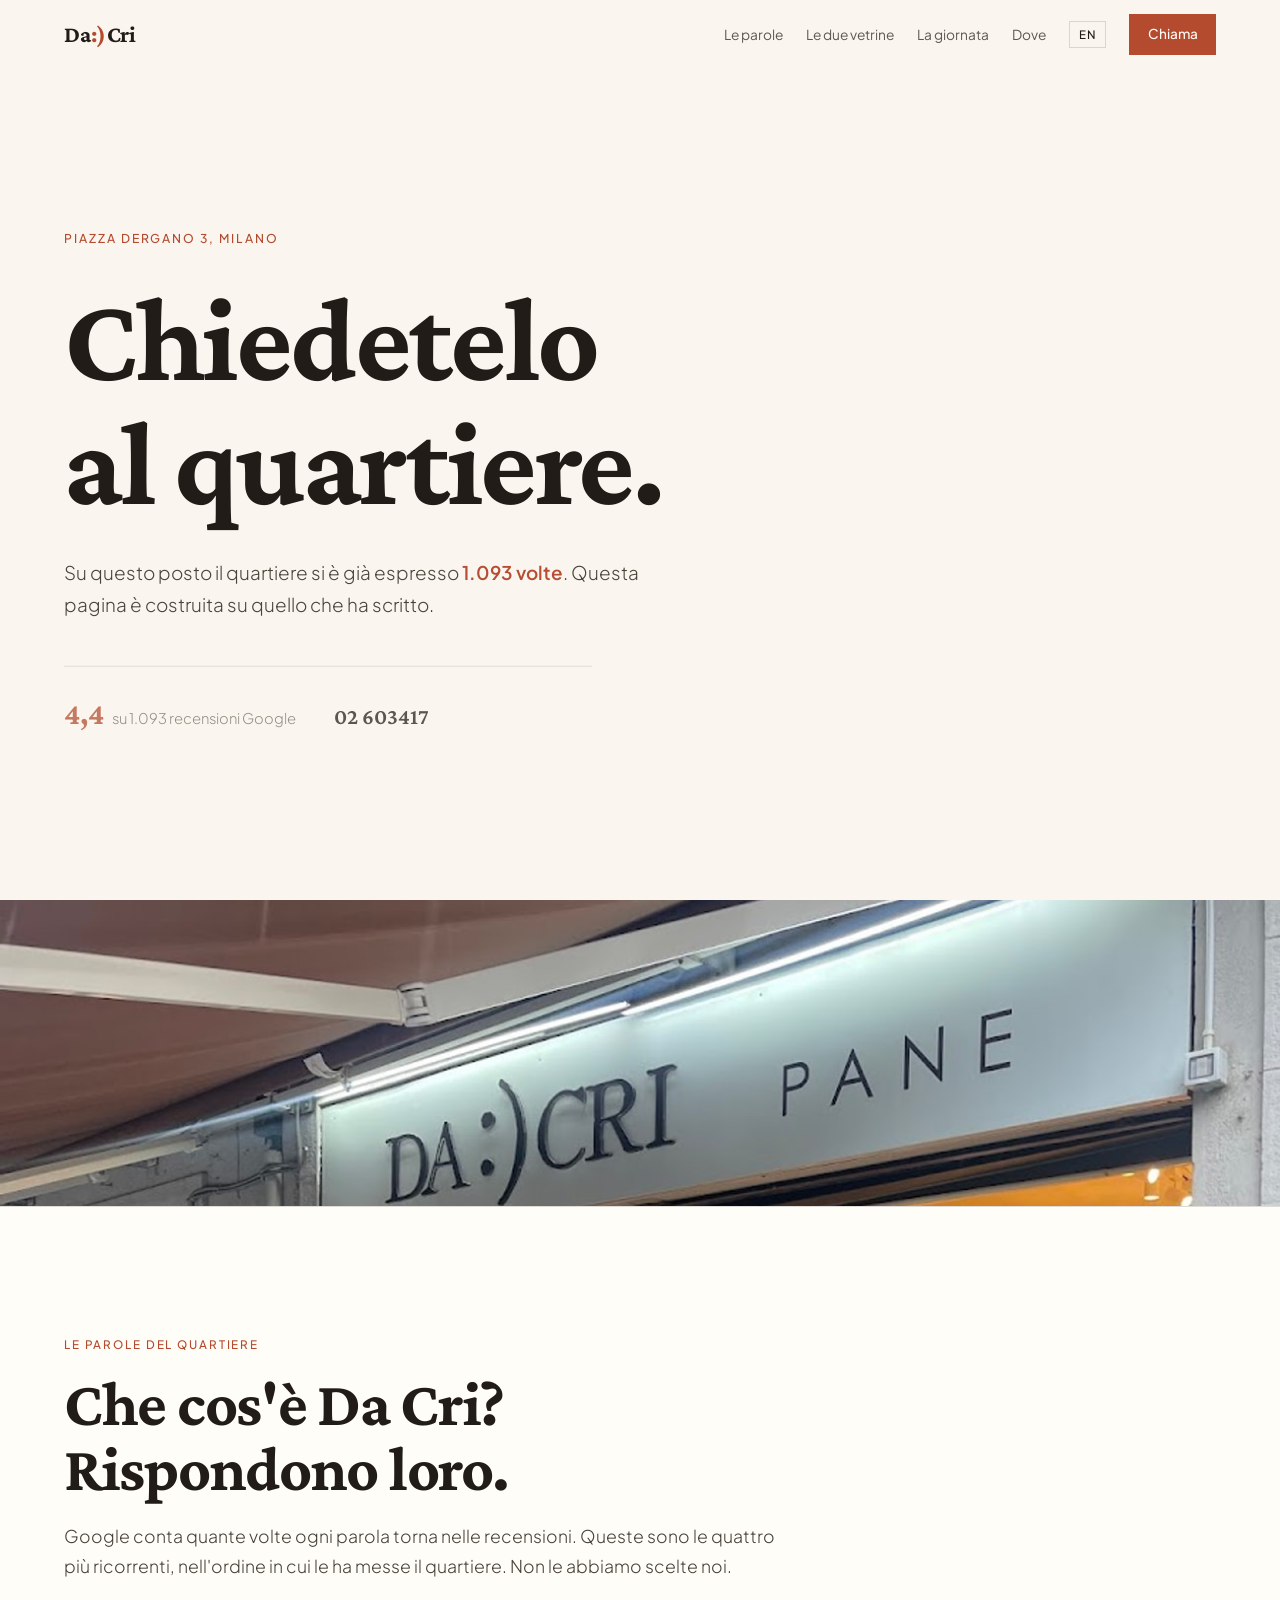
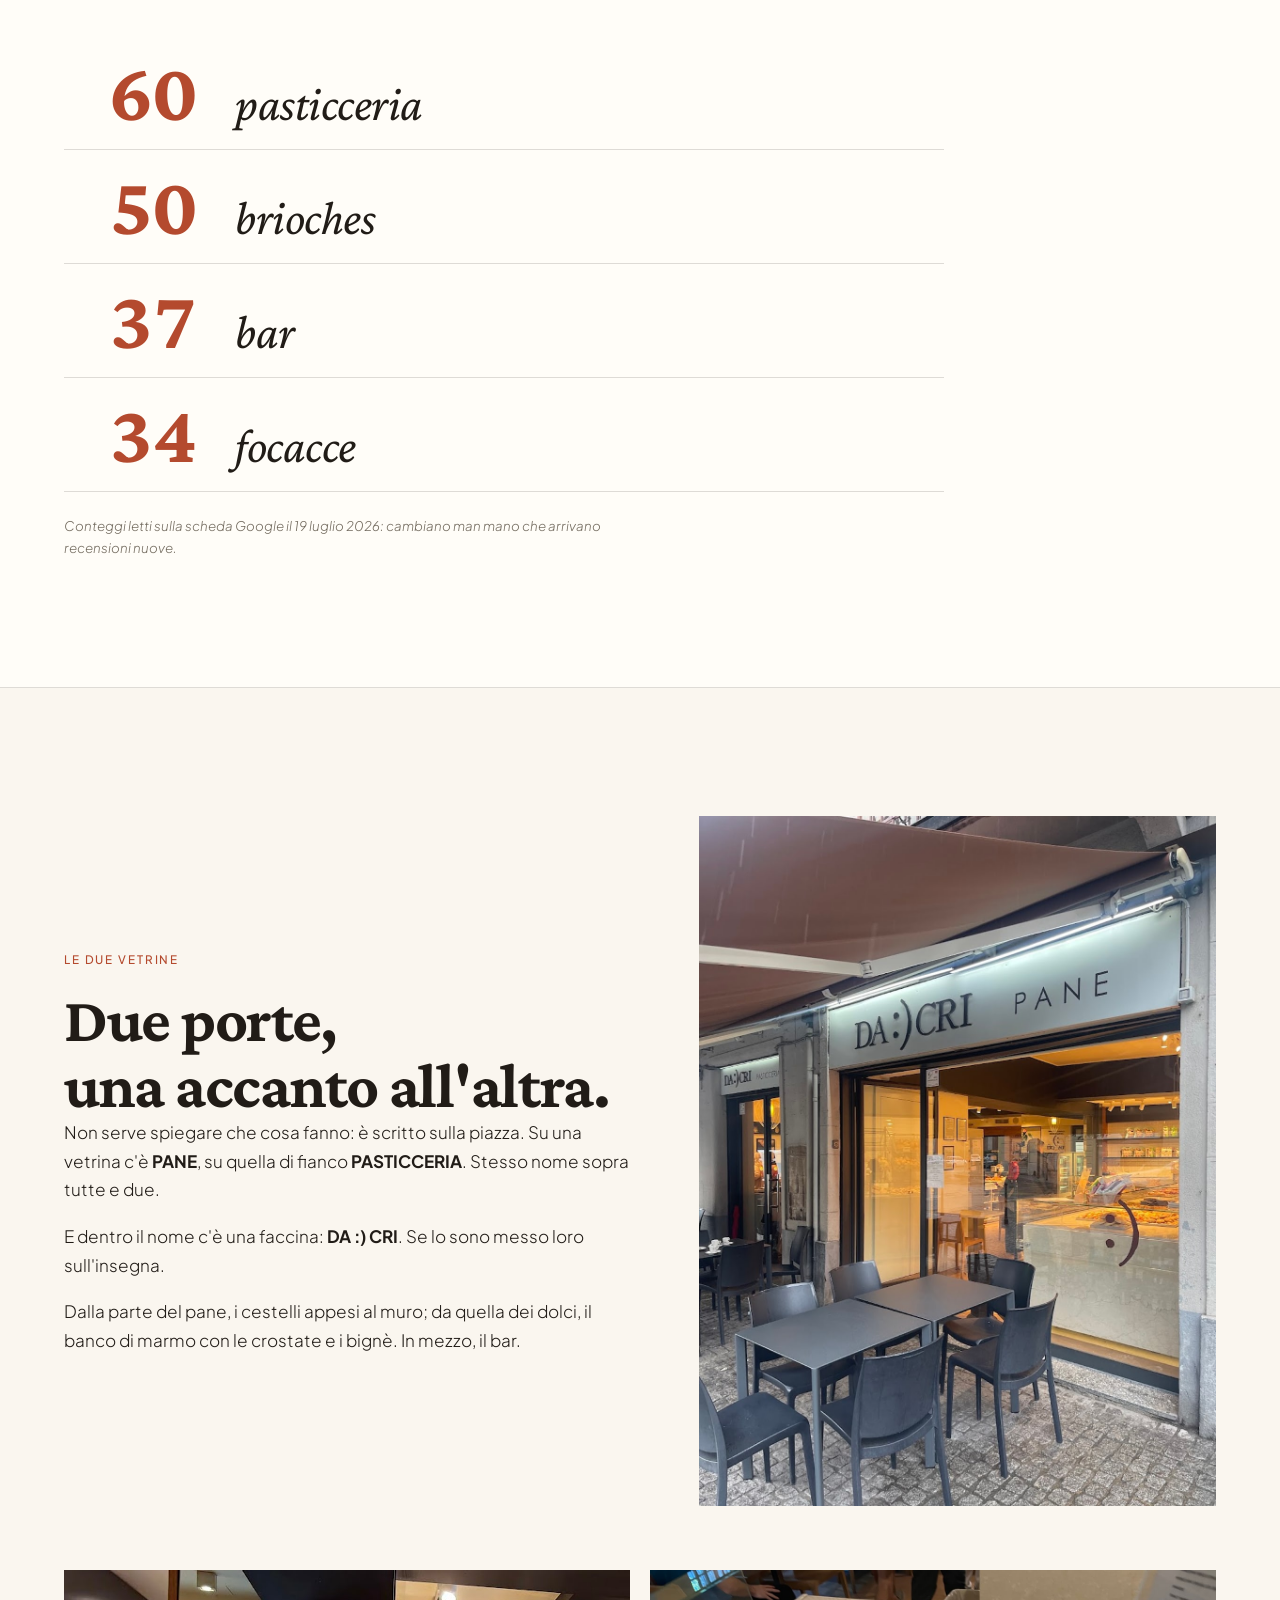
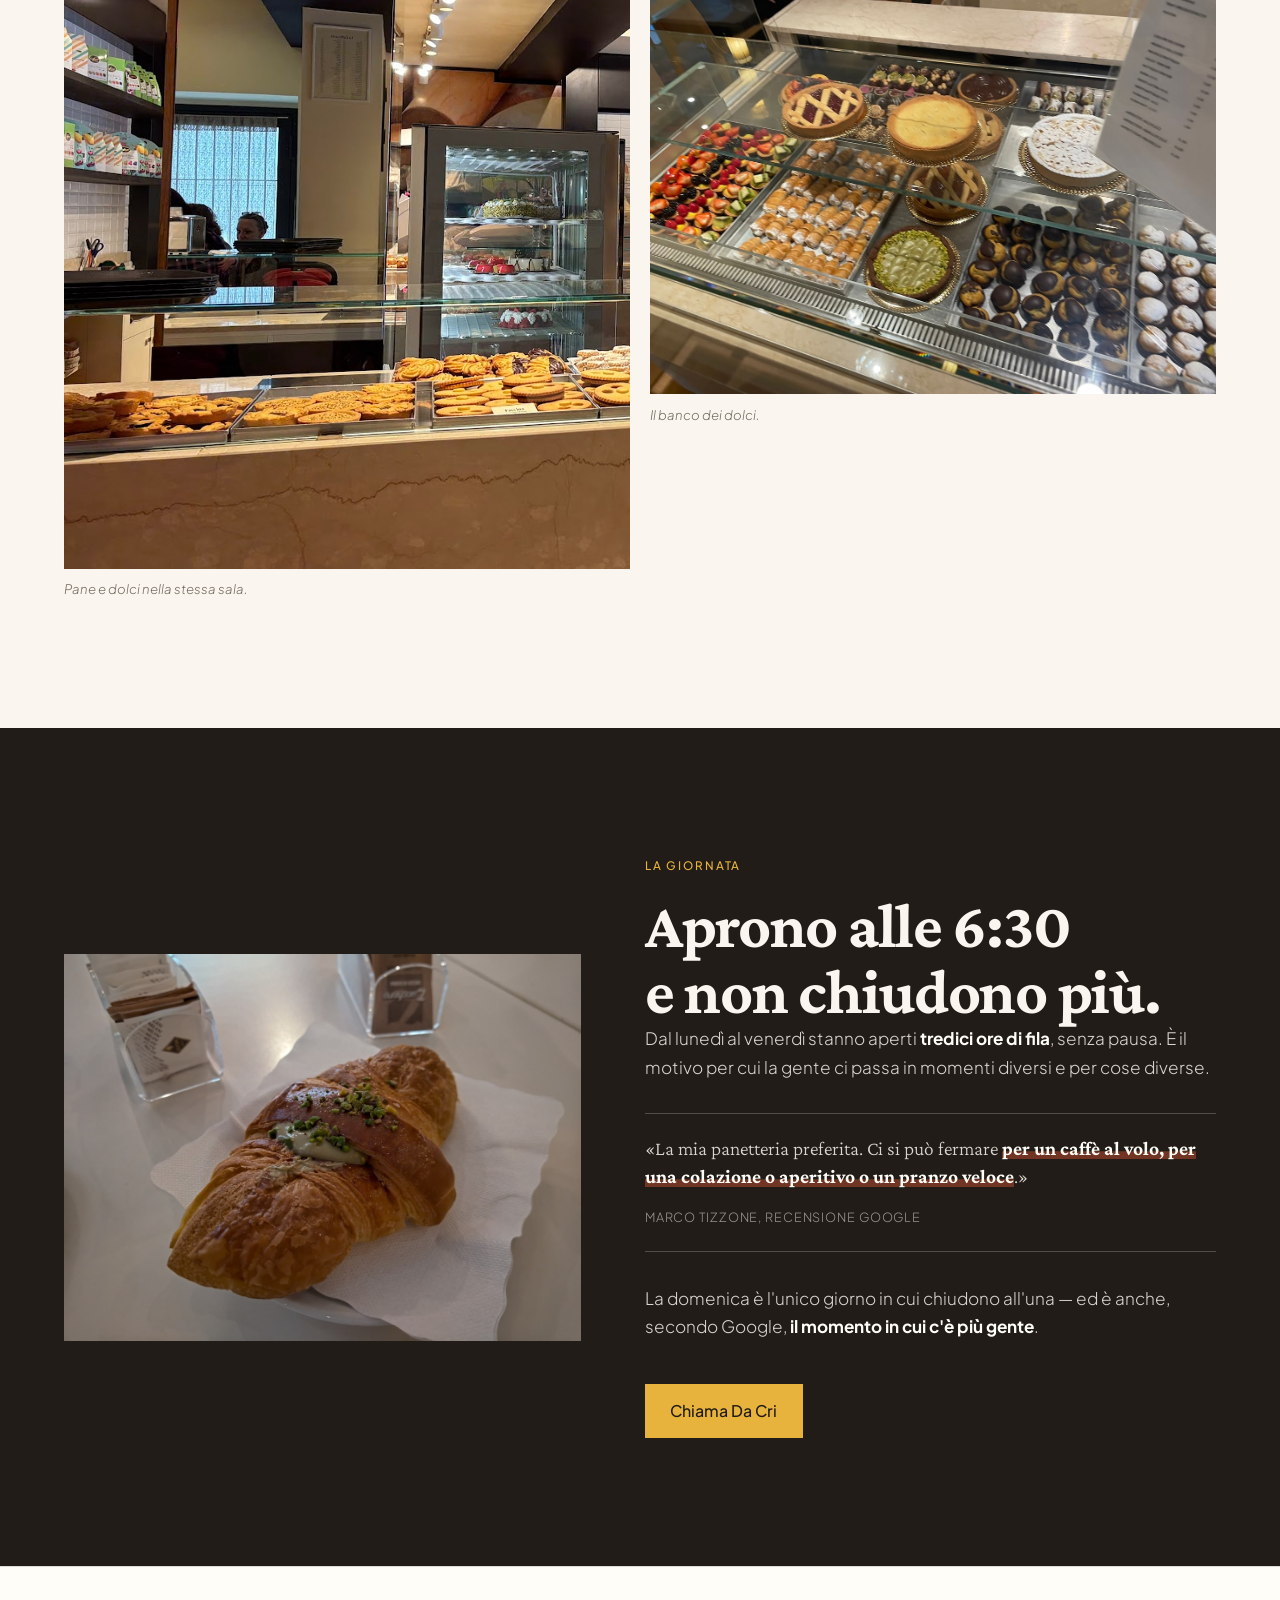
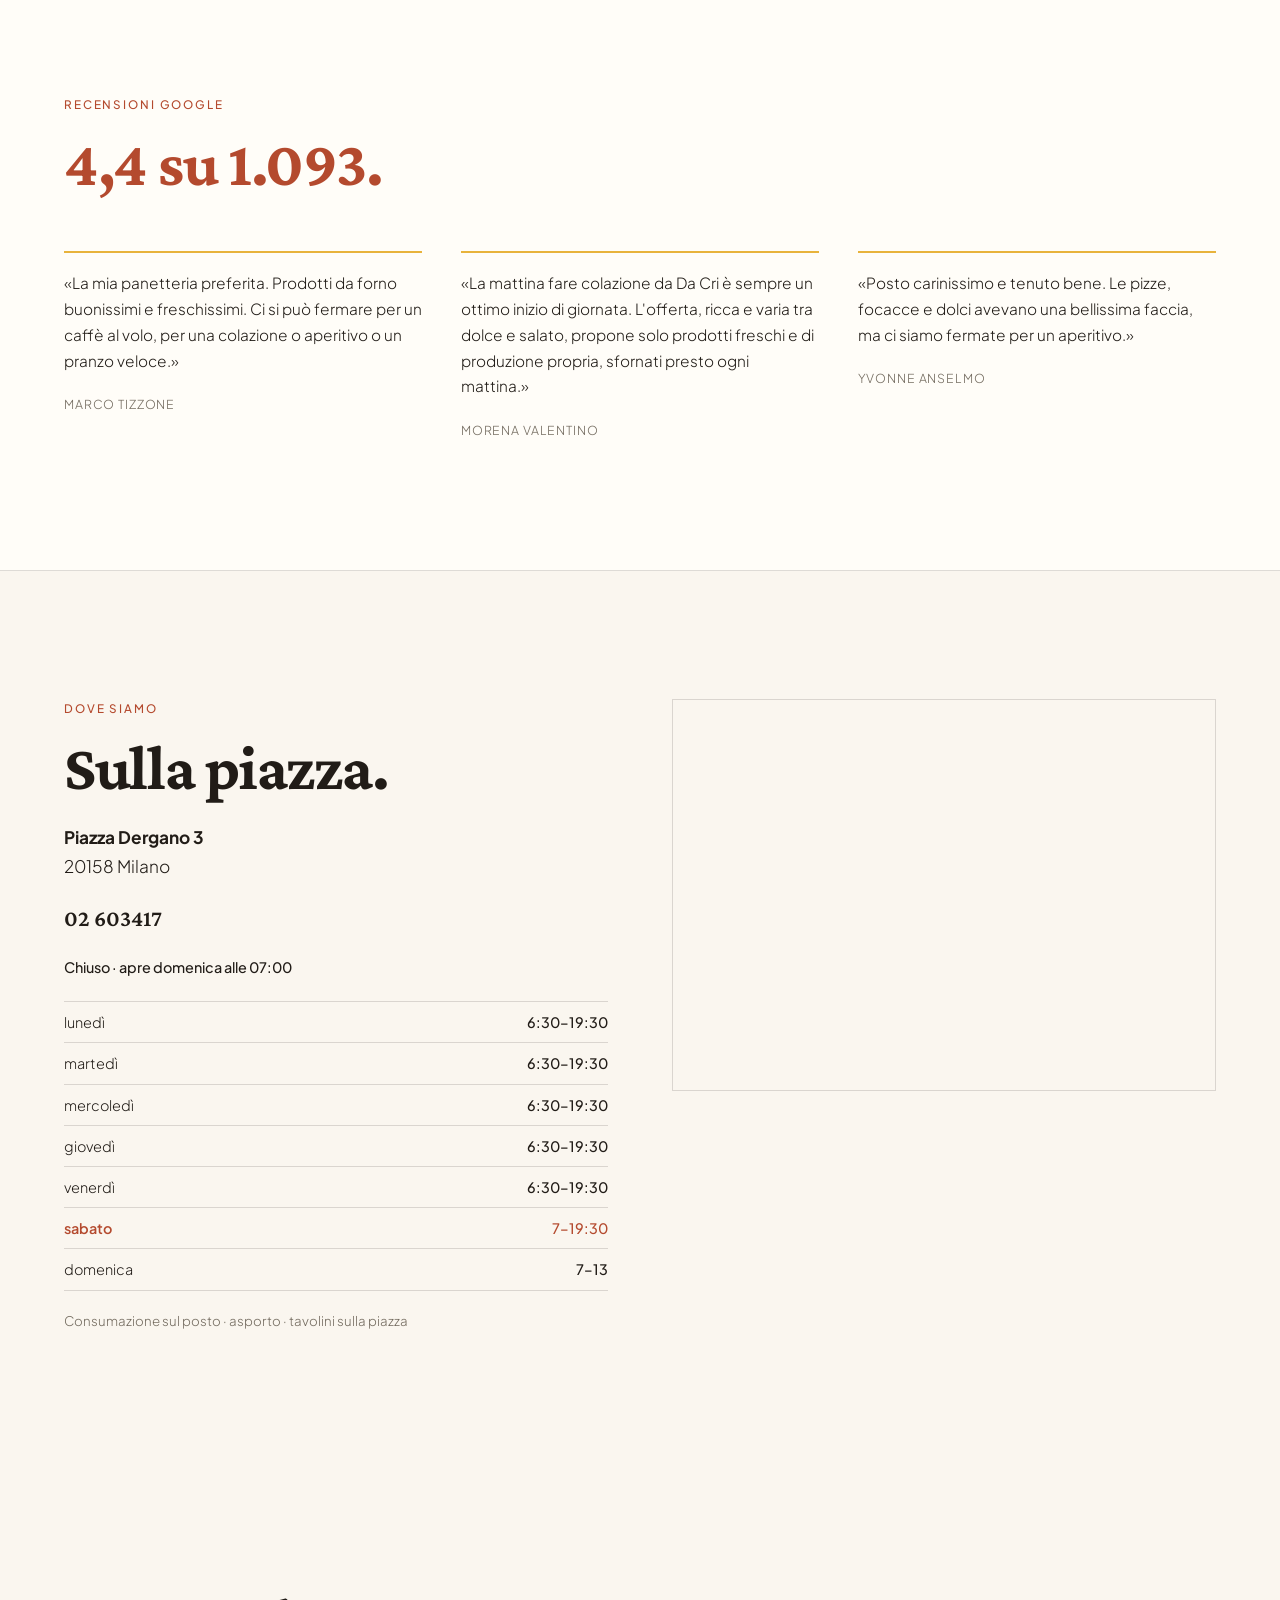
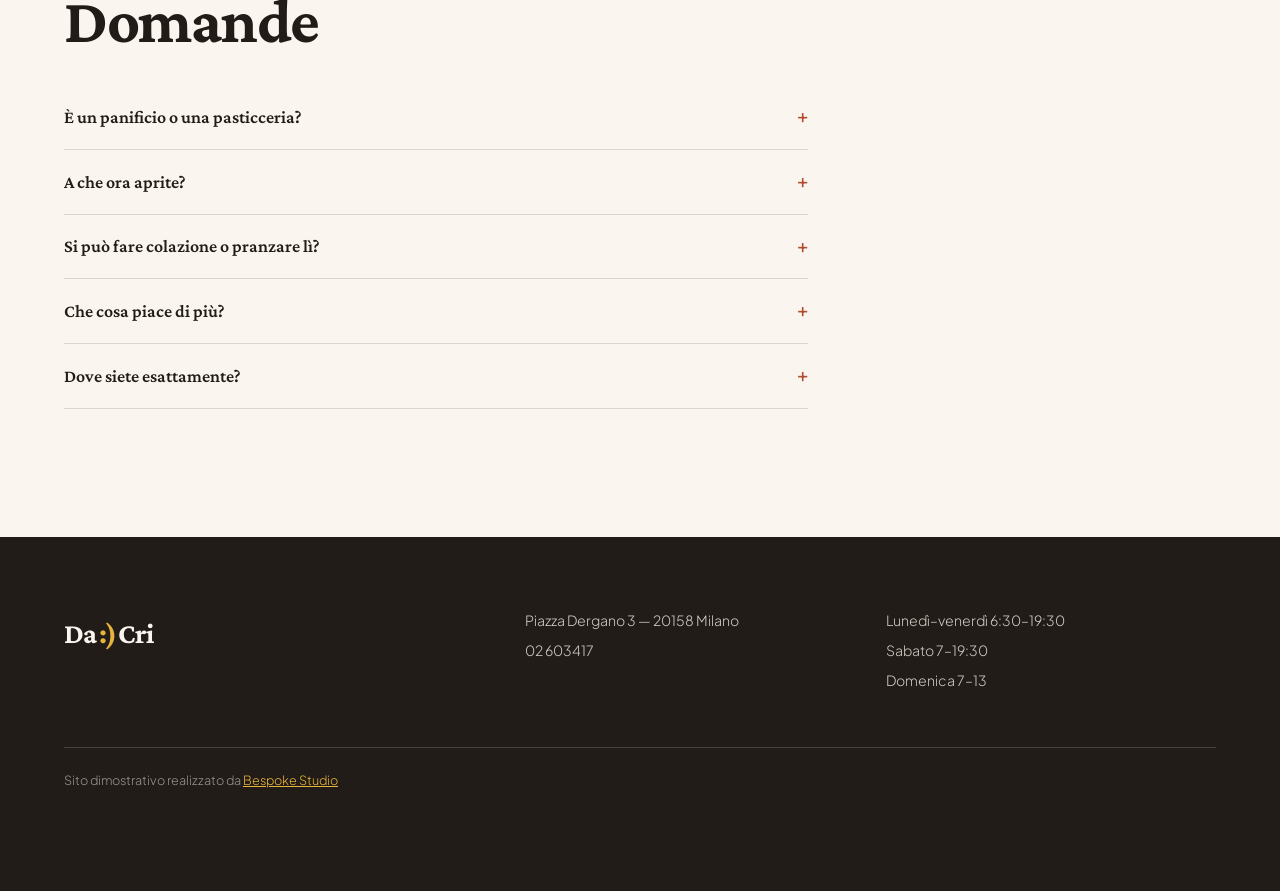
==== index.html @ 558b569e "Da Cri — sito vetrina Concept: «Chiedetelo al quartiere.» — 1.093 recensioni, e il gesto-firma sono " ====
<!doctype html>
<html lang="it">
<head>
<meta charset="utf-8">
<meta name="viewport" content="width=device-width, initial-scale=1">
<title>Da Cri — Pane e pasticceria in Piazza Dergano, Milano</title>
<meta name="description" content="Panificio, pasticceria e bar in Piazza Dergano 3, Milano: due vetrine accanto, aperti dalle 6:30 alle 19:30. 4,4 su 1.093 recensioni Google.">
<link rel="canonical" href="https://rotenzark.github.io/da-cri/">
<meta property="og:type" content="website">
<meta property="og:title" content="Da Cri — Pane e pasticceria in Piazza Dergano, Milano">
<meta property="og:description" content="Chiedetelo al quartiere: 1.093 recensioni. Piazza Dergano 3, Milano.">
<meta property="og:url" content="https://rotenzark.github.io/da-cri/">
<meta property="og:image" content="https://rotenzark.github.io/da-cri/img/og.jpg">
<meta property="og:locale" content="it_IT">
<meta name="twitter:card" content="summary_large_image">
<meta name="twitter:title" content="Da Cri — Pane e pasticceria in Piazza Dergano, Milano">
<meta name="twitter:description" content="Chiedetelo al quartiere: 1.093 recensioni.">
<meta name="twitter:image" content="https://rotenzark.github.io/da-cri/img/og.jpg">
<meta name="theme-color" content="#B44A2E">
<link rel="icon" href="img/favicon.svg" type="image/svg+xml">
<link rel="icon" href="img/favicon-32.png" sizes="32x32">
<link rel="apple-touch-icon" href="img/apple-touch-icon.png">
<link rel="preconnect" href="https://fonts.googleapis.com">
<link rel="preconnect" href="https://fonts.gstatic.com" crossorigin>
<link href="https://fonts.googleapis.com/css2?family=Crimson+Pro:ital,wght@0,400;0,600;0,700;1,400&family=Plus+Jakarta+Sans:wght@300;400;500;600&display=swap" rel="stylesheet">
<link rel="stylesheet" href="css/styles.css?v=1">
<script src="https://cdn.jsdelivr.net/npm/gsap@3.12.5/dist/gsap.min.js" defer></script>
<script src="https://cdn.jsdelivr.net/npm/gsap@3.12.5/dist/ScrollTrigger.min.js" defer></script>
<script src="js/main.js?v=1" defer></script>
<script type="application/ld+json">
{
  "@context": "https://schema.org",
  "@type": "Bakery",
  "name": "Da Cri",
  "description": "Panificio, pasticceria e bar in Piazza Dergano, Milano: due vetrine accanto, aperti dalle 6:30.",
  "url": "https://rotenzark.github.io/da-cri/",
  "telephone": "+3902603417",
  "image": "https://rotenzark.github.io/da-cri/img/insegna.jpg",
  "priceRange": "€",
  "address": {
    "@type": "PostalAddress",
    "streetAddress": "Piazza Dergano 3",
    "addressLocality": "Milano",
    "postalCode": "20158",
    "addressCountry": "IT"
  },
  "geo": { "@type": "GeoCoordinates", "latitude": 45.5028972, "longitude": 9.1764439 },
  "aggregateRating": { "@type": "AggregateRating", "ratingValue": "4.4", "reviewCount": "1093" },
  "openingHoursSpecification": [
    { "@type": "OpeningHoursSpecification", "dayOfWeek": ["Monday","Tuesday","Wednesday","Thursday","Friday"], "opens": "06:30", "closes": "19:30" },
    { "@type": "OpeningHoursSpecification", "dayOfWeek": "Saturday", "opens": "07:00", "closes": "19:30" },
    { "@type": "OpeningHoursSpecification", "dayOfWeek": "Sunday", "opens": "07:00", "closes": "13:00" }
  ]
}
</script>
<script type="application/ld+json">
{
  "@context": "https://schema.org",
  "@type": "FAQPage",
  "mainEntity": [
    {
      "@type": "Question",
      "name": "È un panificio o una pasticceria?",
      "acceptedAnswer": { "@type": "Answer", "text": "Tutte e due, e si vede dalla strada: ci sono due vetrine una accanto all'altra, una scritta PANE e una scritta PASTICCERIA. Dentro c'è anche il bar." }
    },
    {
      "@type": "Question",
      "name": "A che ora aprite?",
      "acceptedAnswer": { "@type": "Answer", "text": "Alle 6:30 dal lunedì al venerdì, e si tira dritto fino alle 19:30 senza chiudere. Sabato dalle 7 alle 19:30, domenica dalle 7 alle 13." }
    },
    {
      "@type": "Question",
      "name": "Si può fare colazione o pranzare lì?",
      "acceptedAnswer": { "@type": "Answer", "text": "Sì: c'è il servizio al banco e i tavolini sulla piazza. I clienti ci passano per la colazione, per un caffè al volo, per un pranzo veloce e per l'aperitivo." }
    },
    {
      "@type": "Question",
      "name": "Che cosa piace di più?",
      "acceptedAnswer": { "@type": "Answer", "text": "Contando le parole nelle recensioni, in ordine: pasticceria, brioche, bar e focacce. Su Google il cappuccino con la brioche alla crema e il cornetto sono segnalati come i più richiesti." }
    },
    {
      "@type": "Question",
      "name": "Dove siete?",
      "acceptedAnswer": { "@type": "Answer", "text": "In Piazza Dergano 3, affacciati sulla piazza." }
    }
  ]
}
</script>
</head>
<body>

<div id="intro" aria-hidden="true">
  <svg id="introFaccia" viewBox="0 0 120 90" aria-hidden="true">
    <circle cx="28" cy="30" r="7" fill="#FAF6EF"/>
    <circle cx="28" cy="60" r="7" fill="#FAF6EF"/>
    <path id="introArco" d="M52 12c17 9 24 41 4 63" fill="none" stroke="#FAF6EF" stroke-width="10" stroke-linecap="round"/>
  </svg>
</div>

<a class="skip" href="#hero" data-i18n="skip">Vai al contenuto</a>

<header id="header">
  <a class="brand" href="#hero" aria-label="Da Cri, torna in cima" data-i18n-aria="brand.aria">Da<span class="brand-faccia" aria-hidden="true">:)</span>Cri</a>
  <button id="burger" aria-expanded="false" aria-controls="mainNav" aria-label="Apri il menu" data-i18n-aria="burger.aria">
    <span></span><span></span><span></span>
  </button>
  <nav id="mainNav" aria-label="Principale">
    <a href="#parole" data-i18n="nav.parole">Le parole</a>
    <a href="#vetrine" data-i18n="nav.vetrine">Le due vetrine</a>
    <a href="#giornata" data-i18n="nav.giornata">La giornata</a>
    <a href="#dove" data-i18n="nav.dove">Dove</a>
    <button id="langToggle" type="button" aria-label="Switch to English" data-i18n-aria="lang.aria"><span data-i18n="lang.txt">EN</span></button>
    <a class="cta" href="tel:+3902603417" data-i18n="nav.cta">Chiama</a>
  </nav>
</header>

<main>

<!-- ══════════ HERO ══════════ -->
<section id="hero">
  <p class="hero-kicker" data-i18n="hero.kicker">Piazza Dergano 3, Milano</p>
  <h1 data-i18n="hero.h">Chiedetelo<br>al quartiere.</h1>
  <p class="hero-sub" data-i18n="hero.sub">Su questo posto il quartiere si è già espresso <strong>1.093 volte</strong>. Questa pagina è costruita su quello che ha scritto.</p>
  <div class="hero-meta">
    <p class="hero-rating"><strong>4,4</strong> <span data-i18n="hero.rating">su 1.093 recensioni Google</span></p>
    <a class="hero-call" href="tel:+3902603417">02 603417</a>
  </div>
</section>

<figure class="banda-insegna">
  <img src="img/insegna.jpg" alt="L'insegna: DA :) CRI — PANE, con una faccina sorridente al posto del punto" width="1300" height="404">
</figure>

<!-- ══════════ LE PAROLE — il gesto-firma ══════════ -->
<section id="parole">
  <div class="sec-head reveal">
    <p class="eyebrow" data-i18n="pa.eyebrow">Le parole del quartiere</p>
    <h2 data-i18n="pa.h">Che cos'è Da Cri?<br>Rispondono loro.</h2>
    <p class="sec-intro" data-i18n="pa.intro">Google conta quante volte ogni parola torna nelle recensioni. Queste sono le quattro più ricorrenti, nell'ordine in cui le ha messe il quartiere. Non le abbiamo scelte noi.</p>
  </div>

  <ol class="conteggi reveal">
    <li><span class="c-num">60</span><span class="c-parola" data-i18n="c.1">pasticceria</span></li>
    <li><span class="c-num">50</span><span class="c-parola" data-i18n="c.2">brioches</span></li>
    <li><span class="c-num">37</span><span class="c-parola" data-i18n="c.3">bar</span></li>
    <li><span class="c-num">34</span><span class="c-parola" data-i18n="c.4">focacce</span></li>
  </ol>

  <p class="conteggi-nota reveal" data-i18n="pa.nota">Conteggi letti sulla scheda Google il 19 luglio 2026: cambiano man mano che arrivano recensioni nuove.</p>
</section>

<!-- ══════════ LE DUE VETRINE ══════════ -->
<section id="vetrine">
  <div class="due-col">
    <div class="col-testo reveal">
      <p class="eyebrow" data-i18n="ve.eyebrow">Le due vetrine</p>
      <h2 data-i18n="ve.h">Due porte,<br>una accanto all'altra.</h2>
      <p data-i18n="ve.p1">Non serve spiegare che cosa fanno: è scritto sulla piazza. Su una vetrina c'è <strong>PANE</strong>, su quella di fianco <strong>PASTICCERIA</strong>. Stesso nome sopra tutte e due.</p>
      <p data-i18n="ve.p2">E dentro il nome c'è una faccina: <strong>DA :) CRI</strong>. Se lo sono messo loro sull'insegna.</p>
      <p data-i18n="ve.p3">Dalla parte del pane, i cestelli appesi al muro; da quella dei dolci, il banco di marmo con le crostate e i bignè. In mezzo, il bar.</p>
    </div>
    <figure class="col-fig reveal">
      <img src="img/facciata.jpg" alt="La facciata su Piazza Dergano: due vetrine affiancate, una PANE e una PASTICCERIA, con i tavolini fuori" width="1100" height="1467">
    </figure>
  </div>

  <div class="strip">
    <figure class="reveal">
      <button class="shot" data-full="img/banco.jpg" aria-label="Ingrandisci: la sala" data-i18n-aria="ve.a1">
        <img src="img/banco.jpg" alt="La sala: la pasticceria secca in primo piano e i cestelli del pane appesi al muro sul fondo" width="1100" height="619">
      </button>
      <figcaption data-i18n="ve.cap1">Pane e dolci nella stessa sala.</figcaption>
    </figure>
    <figure class="reveal">
      <button class="shot" data-full="img/pasticceria.jpg" aria-label="Ingrandisci: il banco dei dolci" data-i18n-aria="ve.a2">
        <img src="img/pasticceria.jpg" alt="Il banco della pasticceria con crostate, cannoncini, bignè e tartellette di frutta" width="1300" height="975">
      </button>
      <figcaption data-i18n="ve.cap2">Il banco dei dolci.</figcaption>
    </figure>
  </div>
</section>

<!-- ══════════ LA GIORNATA ══════════ -->
<section id="giornata">
  <div class="due-col due-col-alt">
    <figure class="col-fig reveal">
      <img src="img/cornetto.jpg" alt="Un cornetto farcito con crema al pistacchio, servito al tavolino" width="1200" height="900">
    </figure>
    <div class="col-testo reveal">
      <p class="eyebrow" data-i18n="gi.eyebrow">La giornata</p>
      <h2 data-i18n="gi.h">Aprono alle 6:30<br>e non chiudono più.</h2>
      <p data-i18n="gi.p1">Dal lunedì al venerdì stanno aperti <strong>tredici ore di fila</strong>, senza pausa. È il motivo per cui la gente ci passa in momenti diversi e per cose diverse.</p>
      <blockquote class="gi-cit">
        <p data-i18n="gi.cit">«La mia panetteria preferita. Ci si può fermare <strong>per un caffè al volo, per una colazione o aperitivo o un pranzo veloce</strong>.»</p>
        <cite data-i18n="gi.cit.c">Marco Tizzone, recensione Google</cite>
      </blockquote>
      <p data-i18n="gi.p2">La domenica è l'unico giorno in cui chiudono all'una — ed è anche, secondo Google, <strong>il momento in cui c'è più gente</strong>.</p>
      <a class="cta cta-big" href="tel:+3902603417" data-i18n="gi.cta">Chiama Da Cri</a>
    </div>
  </div>
</section>

<!-- ══════════ RECENSIONI ══════════ -->
<section id="voci">
  <div class="sec-head reveal">
    <p class="eyebrow" data-i18n="voci.eyebrow">Recensioni Google</p>
    <h2 data-i18n="voci.h">4,4 su 1.093.</h2>
  </div>
  <div class="voci-grid">
    <blockquote class="reveal"><p data-i18n="v1.p">«La mia panetteria preferita. Prodotti da forno buonissimi e freschissimi. Ci si può fermare per un caffè al volo, per una colazione o aperitivo o un pranzo veloce.»</p><cite data-i18n="v1.c">Marco Tizzone</cite></blockquote>
    <blockquote class="reveal"><p data-i18n="v2.p">«La mattina fare colazione da Da Cri è sempre un ottimo inizio di giornata. L'offerta, ricca e varia tra dolce e salato, propone solo prodotti freschi e di produzione propria, sfornati presto ogni mattina.»</p><cite data-i18n="v2.c">Morena Valentino</cite></blockquote>
    <blockquote class="reveal"><p data-i18n="v3.p">«Posto carinissimo e tenuto bene. Le pizze, focacce e dolci avevano una bellissima faccia, ma ci siamo fermate per un aperitivo.»</p><cite data-i18n="v3.c">Yvonne Anselmo</cite></blockquote>
  </div>
</section>

<!-- ══════════ DOVE ══════════ -->
<section id="dove">
  <div class="dove-grid">
    <div class="dove-info reveal">
      <p class="eyebrow" data-i18n="dove.eyebrow">Dove siamo</p>
      <h2 data-i18n="dove.h">Sulla piazza.</h2>
      <address>
        <strong>Piazza Dergano 3</strong><br>
        20158 Milano
      </address>
      <p class="dove-tel"><a href="tel:+3902603417">02 603417</a></p>
      <p class="dove-stato"><span id="orarioStato">&nbsp;</span></p>
      <ul class="orari">
        <li data-day="1"><span data-i18n="d.lun">lunedì</span><b>6:30–19:30</b></li>
        <li data-day="2"><span data-i18n="d.mar">martedì</span><b>6:30–19:30</b></li>
        <li data-day="3"><span data-i18n="d.mer">mercoledì</span><b>6:30–19:30</b></li>
        <li data-day="4"><span data-i18n="d.gio">giovedì</span><b>6:30–19:30</b></li>
        <li data-day="5"><span data-i18n="d.ven">venerdì</span><b>6:30–19:30</b></li>
        <li data-day="6"><span data-i18n="d.sab">sabato</span><b>7–19:30</b></li>
        <li data-day="0"><span data-i18n="d.dom">domenica</span><b>7–13</b></li>
      </ul>
      <p class="dove-serv" data-i18n="dove.serv">Consumazione sul posto · asporto · tavolini sulla piazza</p>
    </div>
    <div class="dove-map reveal">
      <iframe
        title="Mappa: Da Cri, Piazza Dergano 3, Milano"
        data-i18n-title="dove.maptitle"
        src="https://www.google.com/maps?q=Da+Cri,+Piazza+Dergano+3,+20158+Milano&output=embed"
        width="600" height="450" style="border:0" allowfullscreen="" referrerpolicy="no-referrer-when-downgrade"></iframe>
    </div>
  </div>
</section>

<!-- ══════════ FAQ ══════════ -->
<section id="faq">
  <h2 class="reveal" data-i18n="faq.h">Domande</h2>
  <div class="faq-list">
    <details class="reveal"><summary data-i18n="f1.q">È un panificio o una pasticceria?</summary><p data-i18n="f1.a">Tutte e due, e si vede dalla strada: ci sono due vetrine una accanto all'altra, una scritta PANE e una scritta PASTICCERIA. Dentro c'è anche il bar.</p></details>
    <details class="reveal"><summary data-i18n="f2.q">A che ora aprite?</summary><p data-i18n="f2.a">Alle 6:30 dal lunedì al venerdì, e si tira dritto fino alle 19:30 senza chiudere. Sabato dalle 7 alle 19:30, domenica dalle 7 alle 13.</p></details>
    <details class="reveal"><summary data-i18n="f3.q">Si può fare colazione o pranzare lì?</summary><p data-i18n="f3.a">Sì: c'è il servizio al banco e i tavolini sulla piazza. I clienti ci passano per la colazione, per un caffè al volo, per un pranzo veloce e per l'aperitivo.</p></details>
    <details class="reveal"><summary data-i18n="f4.q">Che cosa piace di più?</summary><p data-i18n="f4.a">Contando le parole nelle recensioni, in ordine: pasticceria, brioche, bar e focacce. Su Google il cappuccino con la brioche alla crema e il cornetto sono segnalati come i più richiesti.</p></details>
    <details class="reveal"><summary data-i18n="f5.q">Dove siete esattamente?</summary><p data-i18n="f5.a">In Piazza Dergano 3, affacciati sulla piazza.</p></details>
  </div>
</section>

</main>

<footer>
  <div class="foot-inner">
    <p class="foot-name">Da<span class="brand-faccia" aria-hidden="true">:)</span>Cri</p>
    <div class="foot-col">
      <p>Piazza Dergano 3 — 20158 Milano</p>
      <p><a href="tel:+3902603417">02 603417</a></p>
    </div>
    <div class="foot-col">
      <p data-i18n="foot.o1">Lunedì–venerdì 6:30–19:30</p>
      <p data-i18n="foot.o2">Sabato 7–19:30</p>
      <p data-i18n="foot.o3">Domenica 7–13</p>
    </div>
  </div>
  <p class="foot-credit">
    <span data-i18n="foot.demo">Sito dimostrativo realizzato da</span>
    <a href="https://bespokestud.io" target="_blank" rel="noopener">Bespoke Studio</a>
  </p>
</footer>

<div id="actionBar">
  <a href="tel:+3902603417" class="ab-call" data-i18n="ab.call">Chiama</a>
  <a href="#dove" class="ab-map" data-i18n="ab.map">Dove siamo</a>
</div>

<div id="lightbox" hidden>
  <button id="lightboxClose" aria-label="Chiudi" data-i18n-aria="lb.close">✕</button>
  <img id="lightboxImg" src="" alt="">
</div>

</body>
</html>
---- css/styles.css ----
/* ═══════════════════════════════════════════════════════════
   Da Cri — Piazza Dergano, Milano
   Concept: «Chiedetelo al quartiere.» — 1.093 recensioni, e il
   gesto-firma sono i CONTEGGI delle parole che Google pubblica
   sulla scheda (pasticceria 60 · brioches 50 · bar 37 · focacce 34).
   Segno grafico: la faccina «:)» che loro hanno già nell'insegna.
   ⚠️ Terzo forno del blocco: distinto da Grassi #127 (teal) e
   Vecchio Forno #140 (blu notte) → qui carta e mattone.
   ═══════════════════════════════════════════════════════════ */

:root{
  --carta:#FAF6EF;
  --panna:#FFFDF8;
  --inchiostro:#211C17;
  --mattone:#B44A2E;
  --mattone-scuro:#8E3721;
  --brioche:#E8B33C;
  --grigio:#726A5E;
  --riga:rgba(33,28,23,.15);
  --mx:clamp(1.15rem,5vw,5.5rem);
  --display:"Crimson Pro",Georgia,serif;
  --testo:"Plus Jakarta Sans",system-ui,-apple-system,sans-serif;
}

*,*::before,*::after{box-sizing:border-box}
html{-webkit-text-size-adjust:100%;scroll-behavior:smooth}
@media (prefers-reduced-motion:reduce){html{scroll-behavior:auto}}

body{
  margin:0;background:var(--carta);color:var(--inchiostro);
  font-family:var(--testo);
  font-size:clamp(1rem,.96rem + .24vw,1.07rem);
  line-height:1.68;font-weight:300;
  -webkit-font-smoothing:antialiased;overflow-x:hidden;
}
img{max-width:100%;height:auto;display:block}
a{color:inherit}
h1,h2{font-family:var(--display);font-weight:700;line-height:1.02;letter-spacing:-.02em;margin:0}

/* ── FLASH-GUARD: stato iniziale dei .reveal (immediateRender:false) ── */
.js .reveal{opacity:0}
.js .reveal.in-view{opacity:1}
html:not(.js) .reveal,html.reduced-motion .reveal{opacity:1}

.skip{position:absolute;left:-9999px;top:0;background:var(--mattone);color:#fff;padding:.7rem 1.1rem;z-index:200}
.skip:focus{left:0}
:where(a,button,summary,iframe,[tabindex]):focus-visible{outline:2.5px solid var(--mattone);outline-offset:3px}

/* ═══════════ INTRO ═══════════ */
#intro{position:fixed;inset:0;z-index:300;background:var(--mattone);display:grid;place-items:center}
#introFaccia{width:clamp(120px,26vw,230px);height:auto}
html.no-intro #intro{display:none}

/* la faccina dentro il nome, come sulla loro insegna */
.brand-faccia{color:var(--mattone);letter-spacing:-.02em;padding:0 .06em}

/* ═══════════ HEADER ═══════════ */
#header{
  position:fixed;top:0;left:0;right:0;z-index:120;
  display:flex;align-items:center;justify-content:space-between;gap:1rem;
  padding:.85rem var(--mx);
  background:rgba(250,246,239,.97);
  border-bottom:1px solid transparent;transition:border-color .3s ease;
}
#header.scrolled{border-bottom-color:var(--riga)}
.brand{font-family:var(--display);font-weight:700;font-size:clamp(1.15rem,2.5vw,1.45rem);text-decoration:none;letter-spacing:-.02em}

#mainNav{display:flex;align-items:center;gap:clamp(.9rem,1.8vw,1.7rem)}
#mainNav a:not(.cta){text-decoration:none;font-size:.86rem;font-weight:400;opacity:.72;transition:opacity .2s ease}
#mainNav a:not(.cta):hover{opacity:1}

#langToggle{
  background:none;border:1px solid var(--riga);color:var(--inchiostro);
  font-family:var(--testo);font-size:.72rem;font-weight:500;letter-spacing:.07em;
  padding:.3rem .55rem;cursor:pointer;transition:border-color .2s ease,color .2s ease;
}
#langToggle:hover{border-color:var(--mattone);color:var(--mattone)}

.cta{
  display:inline-flex;align-items:center;justify-content:center;
  background:var(--mattone);color:var(--panna);text-decoration:none;
  font-family:var(--testo);font-weight:500;font-size:.85rem;
  padding:.58rem 1.15rem;white-space:nowrap;transition:background .22s ease;
}
.cta:hover{background:var(--mattone-scuro)}
.cta-big{font-size:1rem;padding:.85rem 1.6rem;margin-top:1.6rem}

#burger{display:none;flex-direction:column;gap:4px;background:none;border:0;cursor:pointer;padding:.45rem}
#burger span{display:block;width:22px;height:2px;background:var(--inchiostro);transition:transform .28s ease,opacity .2s ease}
#burger[aria-expanded="true"] span:nth-child(1){transform:translateY(6px) rotate(45deg)}
#burger[aria-expanded="true"] span:nth-child(2){opacity:0}
#burger[aria-expanded="true"] span:nth-child(3){transform:translateY(-6px) rotate(-45deg)}

@media (max-width:900px){
  #burger{display:flex}
  #mainNav{
    position:fixed;inset:0 0 auto;top:0;flex-direction:column;justify-content:center;
    height:100dvh;gap:1.5rem;background:var(--carta);
    transform:translateY(-100%);transition:transform .38s cubic-bezier(.4,0,.2,1);
  }
  #mainNav.nav-open{transform:translateY(0)}
  #mainNav a:not(.cta){font-family:var(--display);font-weight:700;font-size:1.6rem;opacity:1}
}

/* ═══════════ HERO ═══════════ */
#hero{min-height:100svh;display:flex;flex-direction:column;justify-content:center;padding:7.5rem var(--mx) 3.5rem}
.hero-kicker{font-size:.76rem;font-weight:500;letter-spacing:.16em;text-transform:uppercase;color:var(--mattone);margin:0 0 1.8rem}
#hero h1{font-size:clamp(2.9rem,9.5vw,7.8rem);max-width:13ch}
.hero-sub{max-width:44ch;margin:2rem 0 0;font-size:clamp(1.02rem,1.7vw,1.18rem);color:#463F36}
.hero-sub strong{font-weight:600;color:var(--mattone)}
.hero-meta{display:flex;flex-wrap:wrap;align-items:baseline;gap:1.2rem 2.4rem;margin-top:2.6rem;padding-top:1.4rem;border-top:1px solid var(--riga);max-width:44ch}
.hero-rating{margin:0;font-size:.92rem;color:var(--grigio)}
.hero-rating strong{font-family:var(--display);font-weight:700;font-size:1.9rem;color:var(--mattone);margin-right:.35rem}
.hero-call{font-family:var(--display);font-weight:600;font-size:1.4rem;text-decoration:none}
.hero-call:hover{color:var(--mattone)}

.banda-insegna{margin:0}
.banda-insegna img{width:100%;object-fit:cover;max-height:34vh}

/* ═══════════ sezioni ═══════════ */
section{padding:clamp(4.5rem,10vw,8.5rem) var(--mx)}
.sec-head{margin-bottom:clamp(2.4rem,5vw,3.4rem)}
.eyebrow{font-size:.73rem;font-weight:500;letter-spacing:.16em;text-transform:uppercase;color:var(--mattone);margin:0 0 1rem}
h2{font-size:clamp(2rem,5.4vw,4rem)}
section p{max-width:56ch}
.sec-intro{margin:1.3rem 0 0;font-size:clamp(1rem,1.6vw,1.1rem);color:#463F36}

/* ═══════════ I CONTEGGI — gesto-firma ═══════════ */
#parole{background:var(--panna);border-block:1px solid var(--riga)}
.conteggi{list-style:none;margin:0;padding:0;max-width:880px}
.conteggi li{
  display:flex;align-items:baseline;gap:clamp(1rem,3vw,2.4rem);
  padding:clamp(.7rem,1.8vw,1.2rem) 0;border-bottom:1px solid var(--riga);
}
.c-num{
  font-family:var(--display);font-weight:700;
  font-size:clamp(2.6rem,7vw,5.2rem);line-height:.9;
  color:var(--mattone);min-width:2.6ch;text-align:right;
  font-variant-numeric:tabular-nums;
}
.c-parola{
  font-family:var(--display);font-weight:400;font-style:italic;
  font-size:clamp(1.5rem,4vw,3rem);line-height:1;letter-spacing:-.01em;
}
.conteggi-nota{margin:1.4rem 0 0;font-size:.83rem;color:var(--grigio);font-style:italic}

/* ═══════════ due colonne ═══════════ */
.due-col{display:grid;grid-template-columns:1.05fr .95fr;gap:clamp(2rem,5vw,4.5rem);align-items:center}
.due-col-alt{grid-template-columns:.95fr 1.05fr}
@media (max-width:880px){.due-col,.due-col-alt{grid-template-columns:1fr}}
.col-fig{margin:0}
.col-fig img{width:100%}
.col-testo p{margin:0 0 1.1rem}

.strip{display:grid;grid-template-columns:1fr 1fr;gap:1.2rem;margin-top:clamp(2.5rem,5vw,4rem)}
@media (max-width:760px){.strip{grid-template-columns:1fr}}
.strip figure{margin:0}
.strip figcaption{margin-top:.6rem;font-size:.82rem;color:var(--grigio);font-style:italic}

/* ═══════════ LA GIORNATA ═══════════ */
#giornata{background:var(--inchiostro);color:var(--carta)}
#giornata .eyebrow{color:var(--brioche)}
#giornata p{color:rgba(250,246,239,.85)}
#giornata strong{color:var(--panna)}
.gi-cit{margin:2rem 0;padding:1.3rem 0;border-block:1px solid rgba(250,246,239,.22)}
.gi-cit p{font-family:var(--display);font-size:1.22rem;line-height:1.4;margin:0 0 .7rem;color:var(--carta)}
.gi-cit strong{box-shadow:inset 0 -.4em 0 rgba(180,74,46,.55)}
.gi-cit cite{font-style:normal;font-size:.79rem;letter-spacing:.07em;text-transform:uppercase;color:rgba(250,246,239,.55)}
#giornata .cta{background:var(--brioche);color:var(--inchiostro)}
#giornata .cta:hover{background:#F2C560}

/* ═══════════ RECENSIONI ═══════════ */
#voci{background:var(--panna);border-block:1px solid var(--riga)}
#voci h2{color:var(--mattone)}
.voci-grid{display:grid;grid-template-columns:repeat(auto-fit,minmax(255px,1fr));gap:clamp(1.4rem,3vw,2.4rem)}
.voci-grid blockquote{margin:0;padding-top:1.1rem;border-top:2px solid var(--brioche)}
.voci-grid p{font-size:.96rem;margin:0 0 .9rem;max-width:none}
.voci-grid cite{font-style:normal;font-size:.77rem;letter-spacing:.07em;text-transform:uppercase;color:var(--grigio)}

/* ═══════════ DOVE ═══════════ */
.dove-grid{display:grid;grid-template-columns:1fr 1fr;gap:clamp(2rem,5vw,4rem);align-items:start}
@media (max-width:880px){.dove-grid{grid-template-columns:1fr}}
#dove address{font-style:normal;font-size:1.08rem;line-height:1.7;margin:1.4rem 0 .6rem}
.dove-tel a{font-family:var(--display);font-weight:600;font-size:1.45rem;text-decoration:none}
.dove-tel a:hover{color:var(--mattone)}
.dove-stato{margin:.8rem 0 1.4rem;font-size:.9rem;font-weight:500;min-height:1.4em}
.dove-stato .aperto{color:#2A6B45}
.dove-stato .chiuso{color:var(--mattone)}
.orari{list-style:none;margin:0;padding:0;border-top:1px solid var(--riga);max-width:34rem}
.orari li{display:flex;justify-content:space-between;gap:1rem;padding:.5rem 0;border-bottom:1px solid var(--riga);font-size:.9rem}
.orari li b{font-weight:500;text-align:right}
.orari li.oggi{color:var(--mattone);font-weight:600}
.dove-serv{margin:1.2rem 0 0;font-size:.83rem;color:var(--grigio)}
.dove-map{overflow:hidden;border:1px solid var(--riga);min-height:390px}
.dove-map iframe{width:100%;height:100%;min-height:390px;display:block;filter:grayscale(.35) sepia(.1)}

/* ═══════════ FAQ ═══════════ */
#faq h2{margin-bottom:2rem}
.faq-list{max-width:62ch}
.faq-list details{border-bottom:1px solid var(--riga)}
.faq-list summary{
  cursor:pointer;padding:1.05rem 0;list-style:none;
  font-family:var(--display);font-weight:600;font-size:1.12rem;
  display:flex;justify-content:space-between;align-items:center;gap:1rem;
}
.faq-list summary::-webkit-details-marker{display:none}
.faq-list summary::after{content:"+";color:var(--mattone);font-size:1.35rem;line-height:1;flex-shrink:0}
.faq-list details[open] summary::after{content:"–"}
.faq-list p{margin:0 0 1.2rem;font-size:.95rem;color:#463F36}

/* ═══════════ FOOTER ═══════════ */
footer{background:var(--inchiostro);color:rgba(250,246,239,.8);padding:clamp(3rem,6vw,4.5rem) var(--mx) 6.2rem}
.foot-inner{display:grid;grid-template-columns:1.3fr 1fr 1fr;gap:2rem;align-items:start}
@media (max-width:760px){.foot-inner{grid-template-columns:1fr;gap:1.5rem}}
.foot-name{font-family:var(--display);font-weight:700;font-size:1.8rem;color:var(--carta);margin:0;letter-spacing:-.02em}
.foot-name .brand-faccia{color:var(--brioche)}
.foot-col p{margin:0 0 .4rem;font-size:.88rem}
.foot-col a{text-decoration:none}
.foot-col a:hover{color:var(--brioche)}
.foot-credit{margin:3rem 0 0;padding-top:1.4rem;border-top:1px solid rgba(250,246,239,.18);font-size:.79rem;color:rgba(250,246,239,.55)}
.foot-credit a{color:var(--brioche)}

/* ═══════════ ACTION BAR ═══════════ */
#actionBar{
  position:fixed;bottom:0;left:0;right:0;z-index:110;display:none;
  background:var(--carta);border-top:1px solid var(--riga);
  padding:.6rem .8rem calc(.6rem + env(safe-area-inset-bottom));gap:.6rem;
  transform:translateY(105%);transition:transform .32s cubic-bezier(.4,0,.2,1);
}
#actionBar.is-visible{transform:translateY(0)}
#actionBar a{flex:1;text-align:center;text-decoration:none;padding:.72rem .5rem;font-size:.89rem;font-weight:500}
.ab-call{background:var(--mattone);color:var(--panna)}
.ab-map{border:1px solid var(--riga);color:var(--inchiostro)}
@media (max-width:700px){#actionBar{display:flex}footer{padding-bottom:7rem}}

@media (prefers-reduced-motion:reduce){
  *,*::before,*::after{animation-duration:.01ms !important;transition-duration:.01ms !important}
}

/* ═══════════ LIGHTBOX ═══════════ */
.shot{border:0;padding:0;background:none;cursor:zoom-in;display:block;overflow:hidden;width:100%}
.shot img{width:100%;transition:transform .5s cubic-bezier(.2,.7,.3,1)}
.shot:hover img{transform:scale(1.035)}
#lightbox{position:fixed;inset:0;z-index:250;background:rgba(33,28,23,.94);display:grid;place-items:center;padding:1.5rem}
#lightbox[hidden]{display:none}
#lightboxImg{max-width:100%;max-height:88vh}
#lightboxClose{position:absolute;top:1rem;right:1rem;background:none;border:0;color:var(--carta);font-size:1.7rem;cursor:pointer;line-height:1;padding:.5rem}
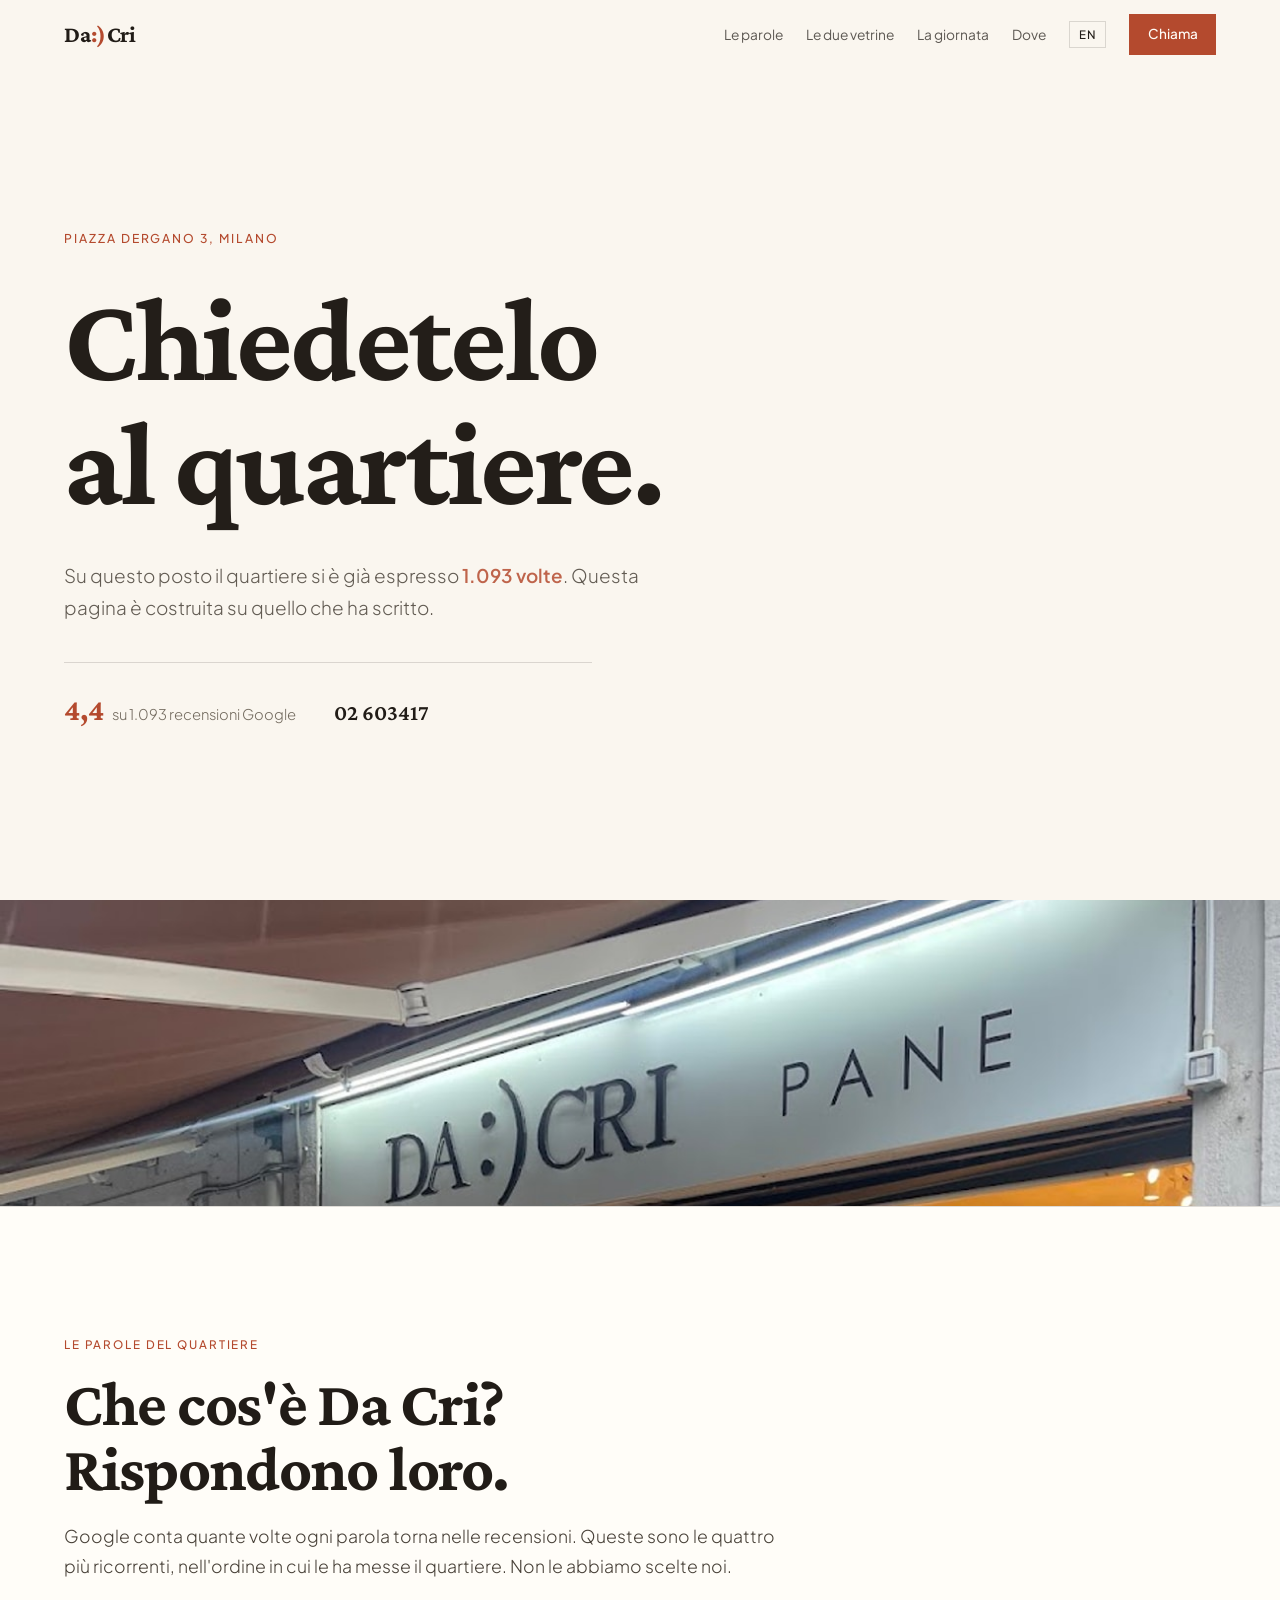
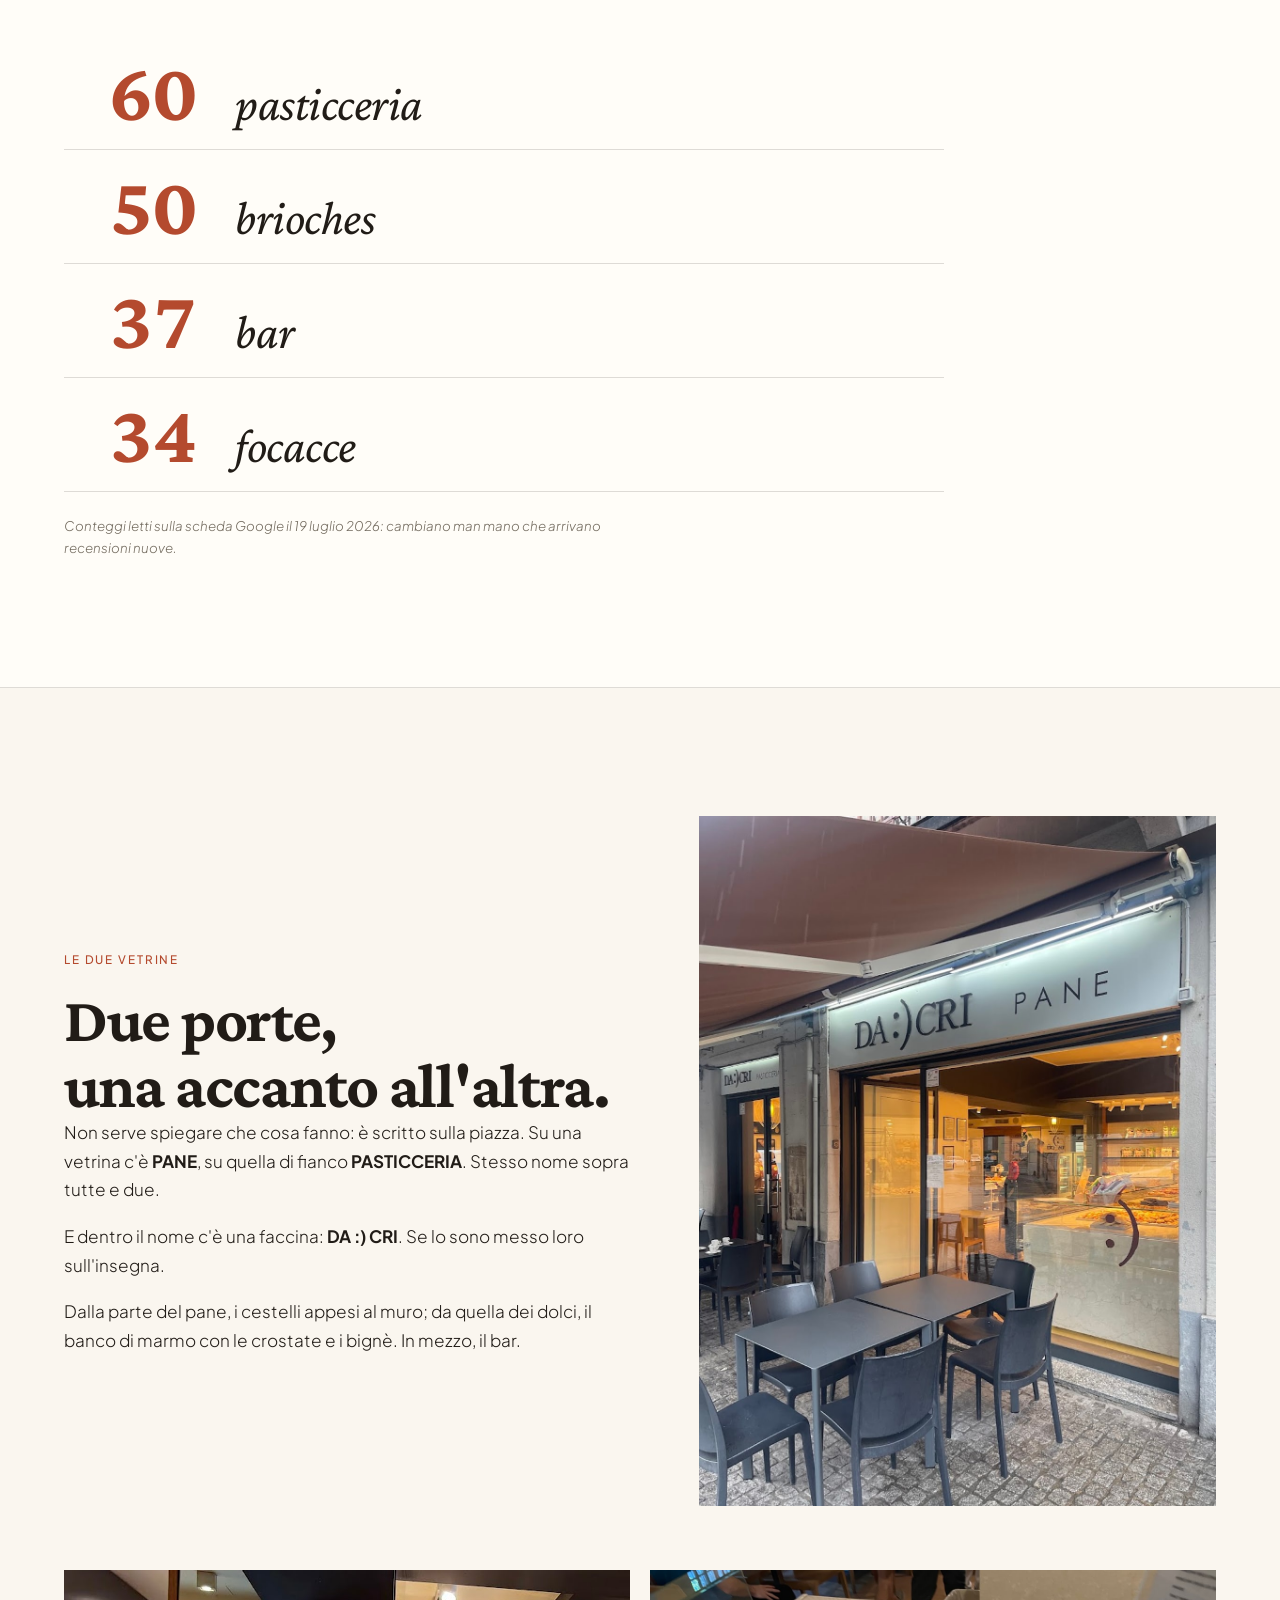
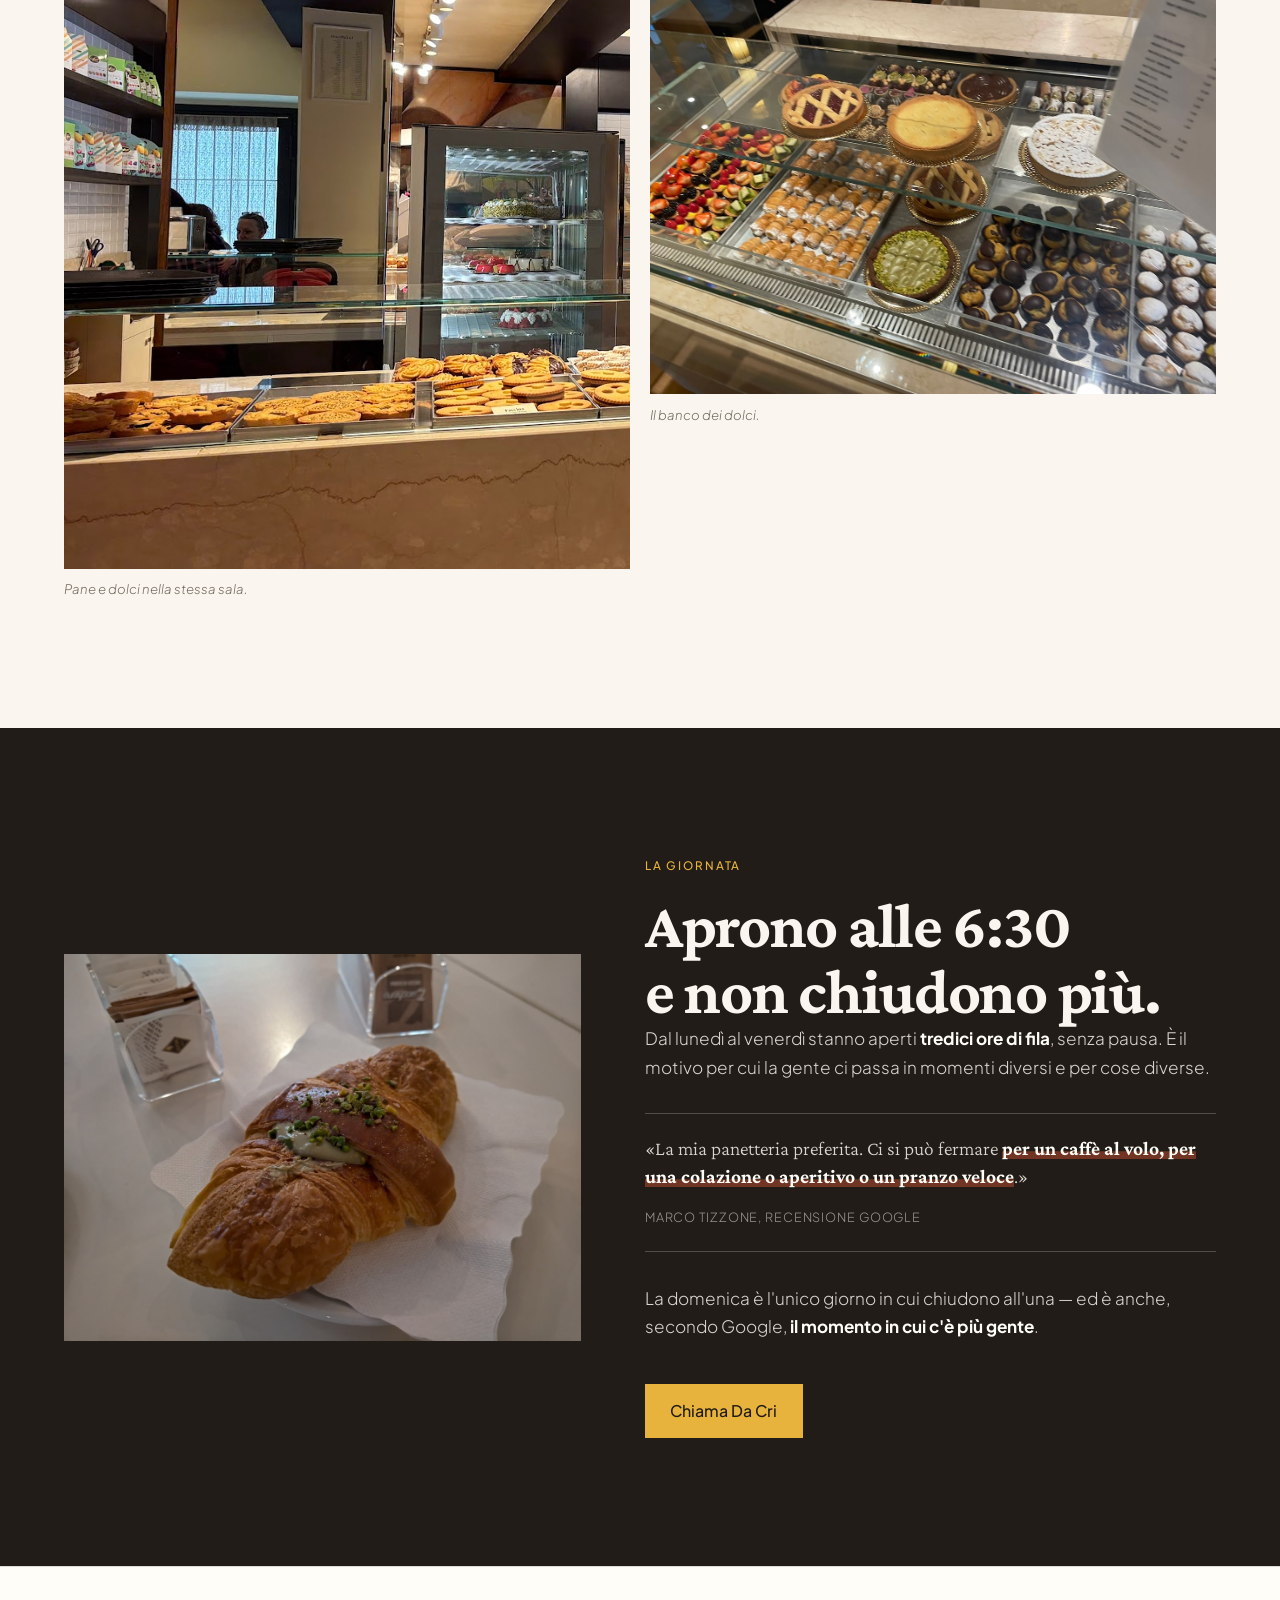
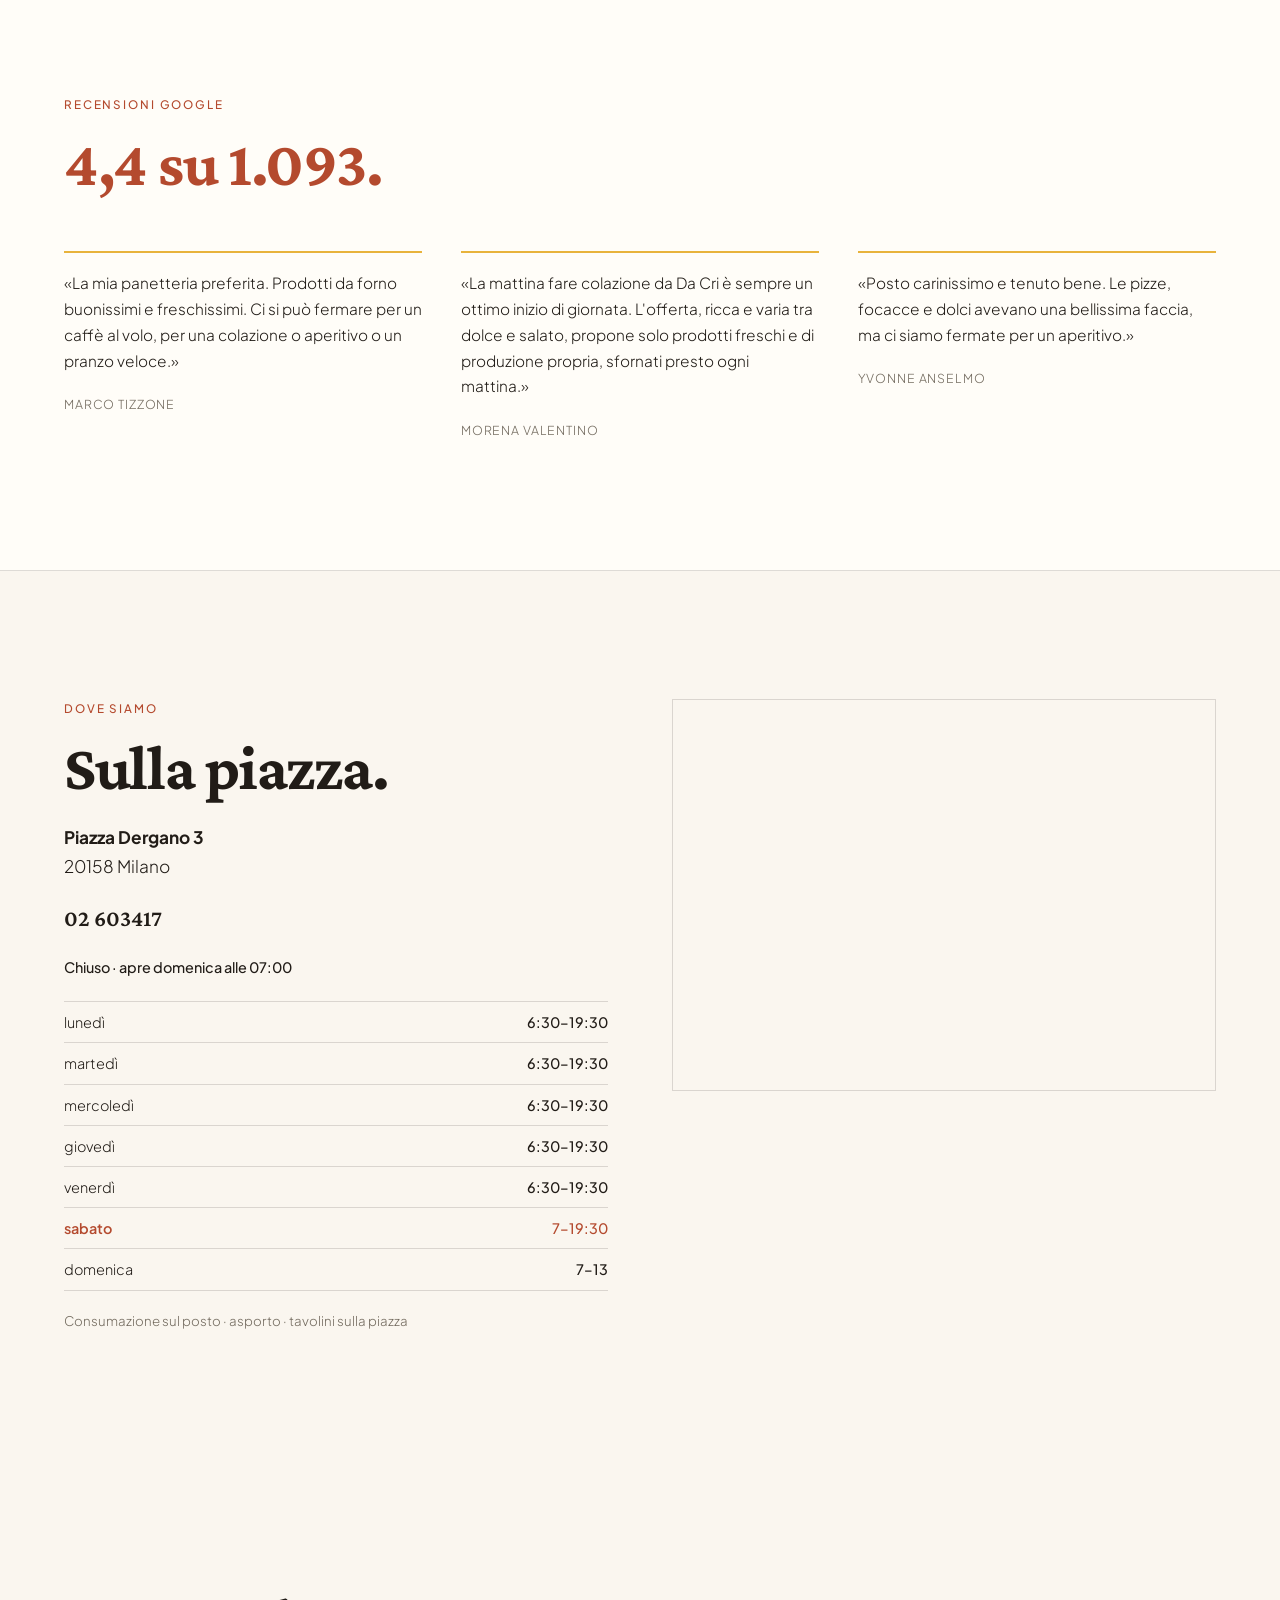
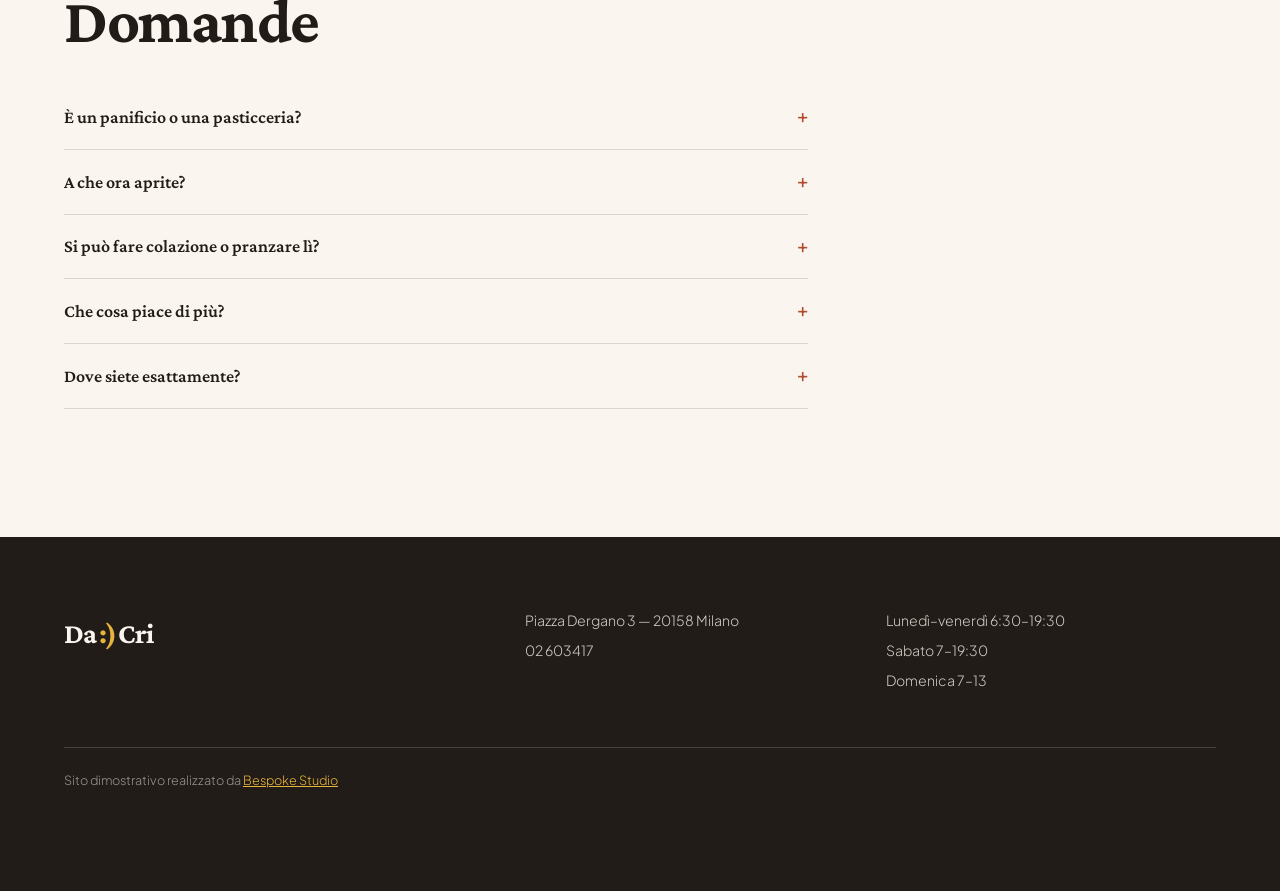
==== commit 34afafe6: "fix(i18n): innerHTML al posto di textContent nell'overlay lingua Gli elementi data-i18n che contengo" ====
--- a/index.html
+++ b/index.html
@@ -26,7 +26,7 @@
 <link rel="stylesheet" href="css/styles.css?v=1">
 <script src="https://cdn.jsdelivr.net/npm/gsap@3.12.5/dist/gsap.min.js" defer></script>
 <script src="https://cdn.jsdelivr.net/npm/gsap@3.12.5/dist/ScrollTrigger.min.js" defer></script>
-<script src="js/main.js?v=1" defer></script>
+<script src="js/main.js?v=2" defer></script>
 <script type="application/ld+json">
 {
   "@context": "https://schema.org",
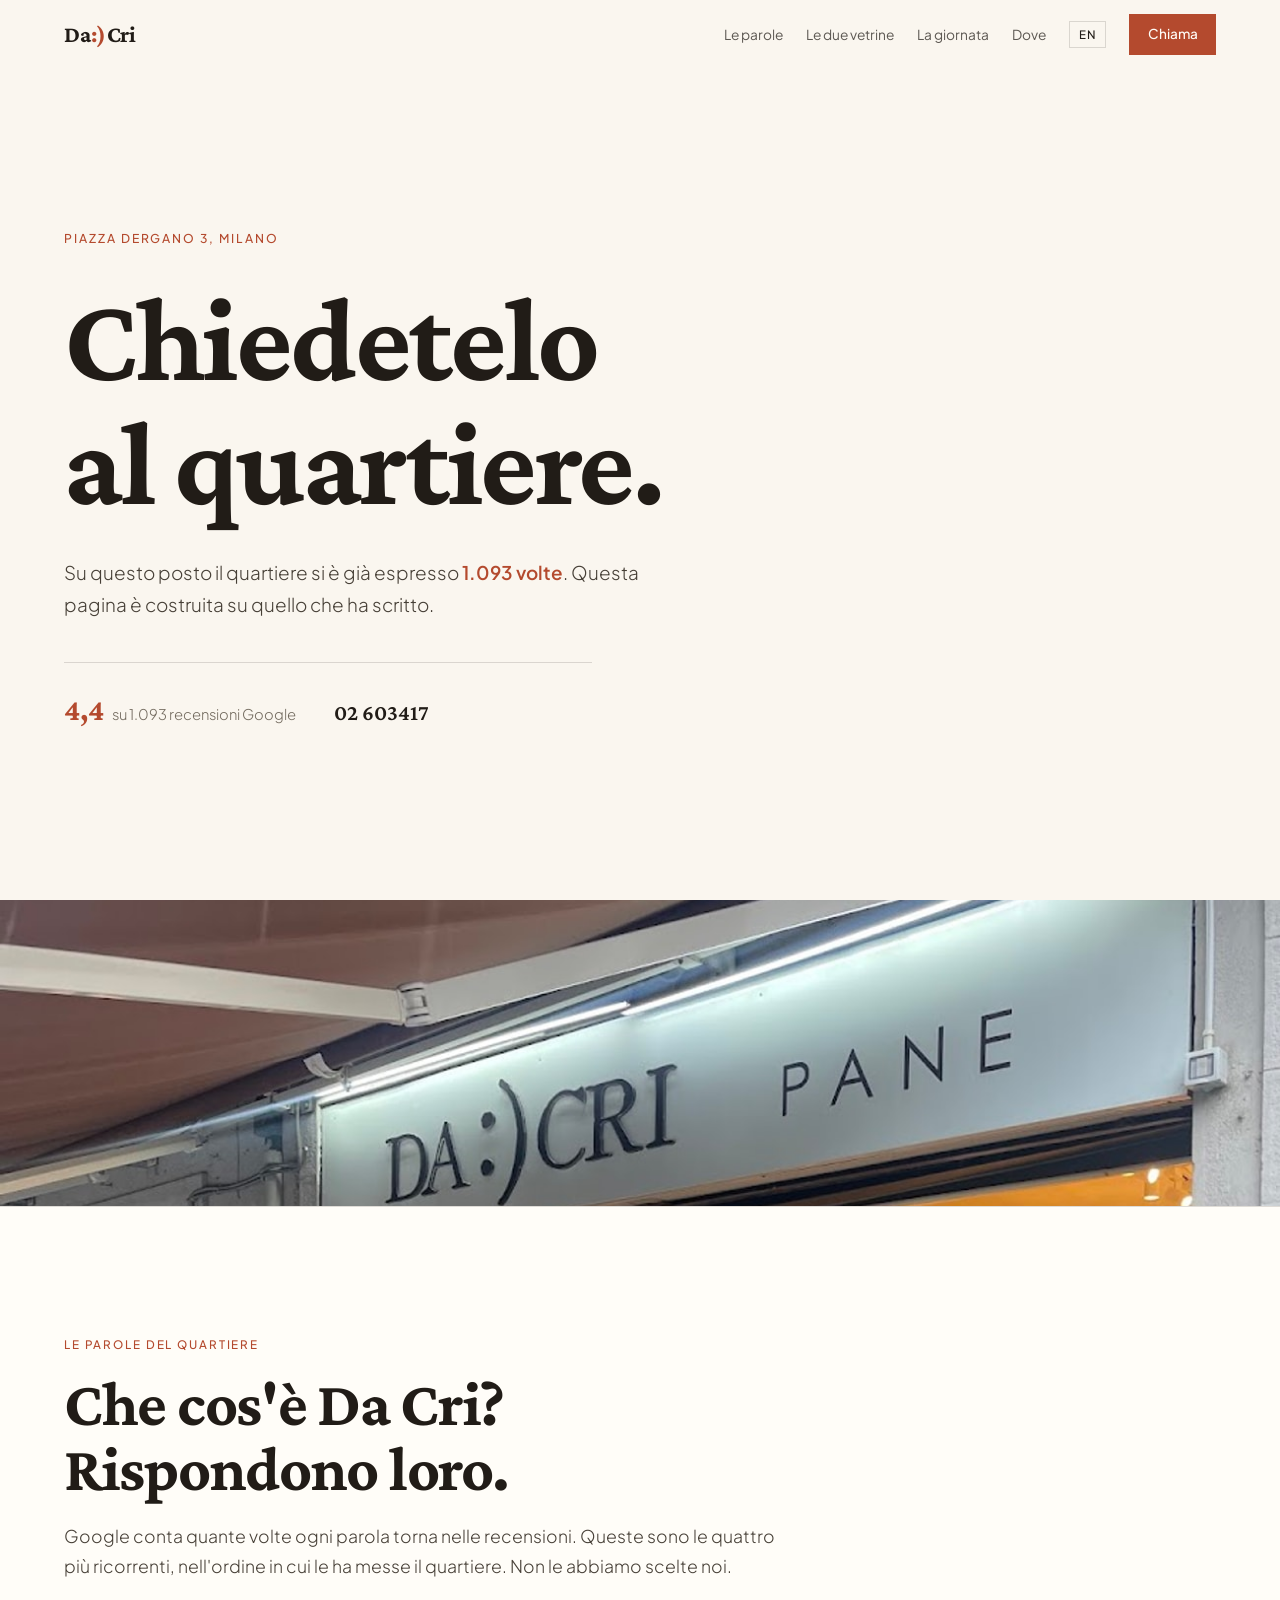
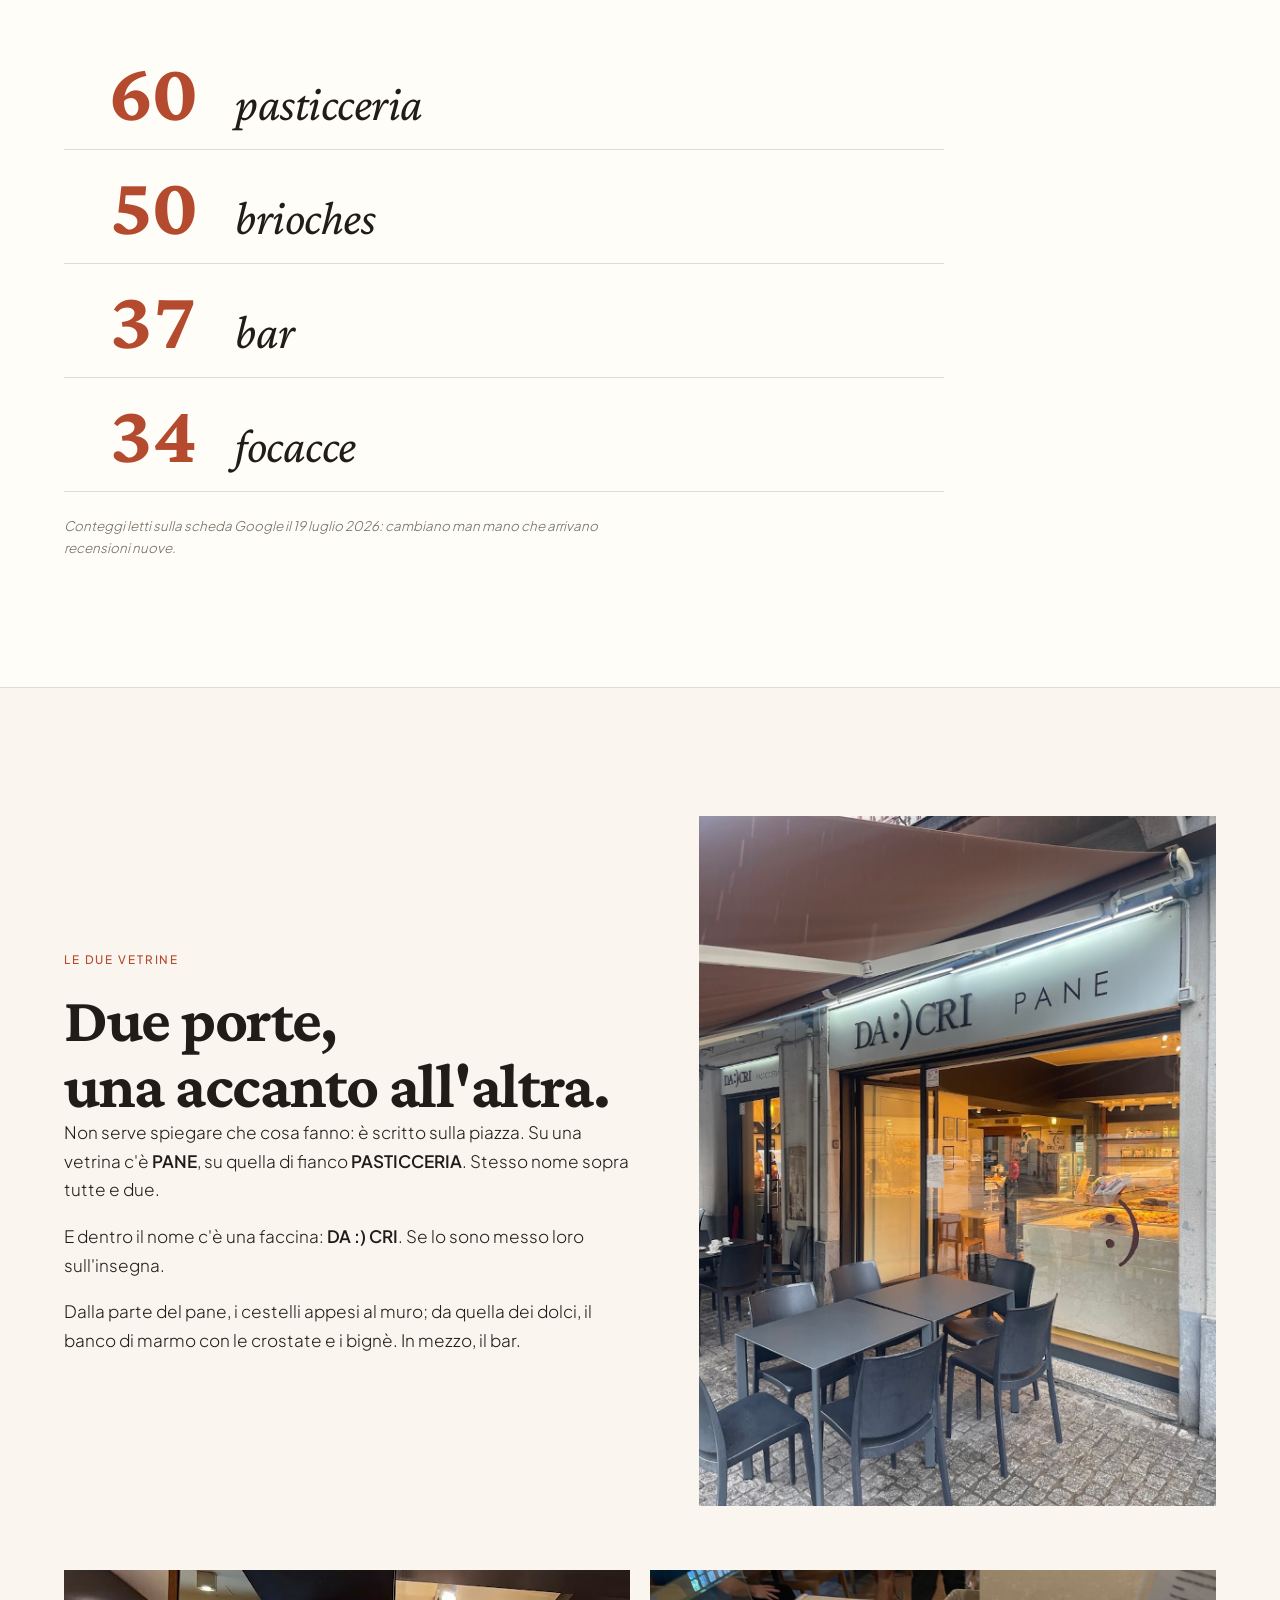
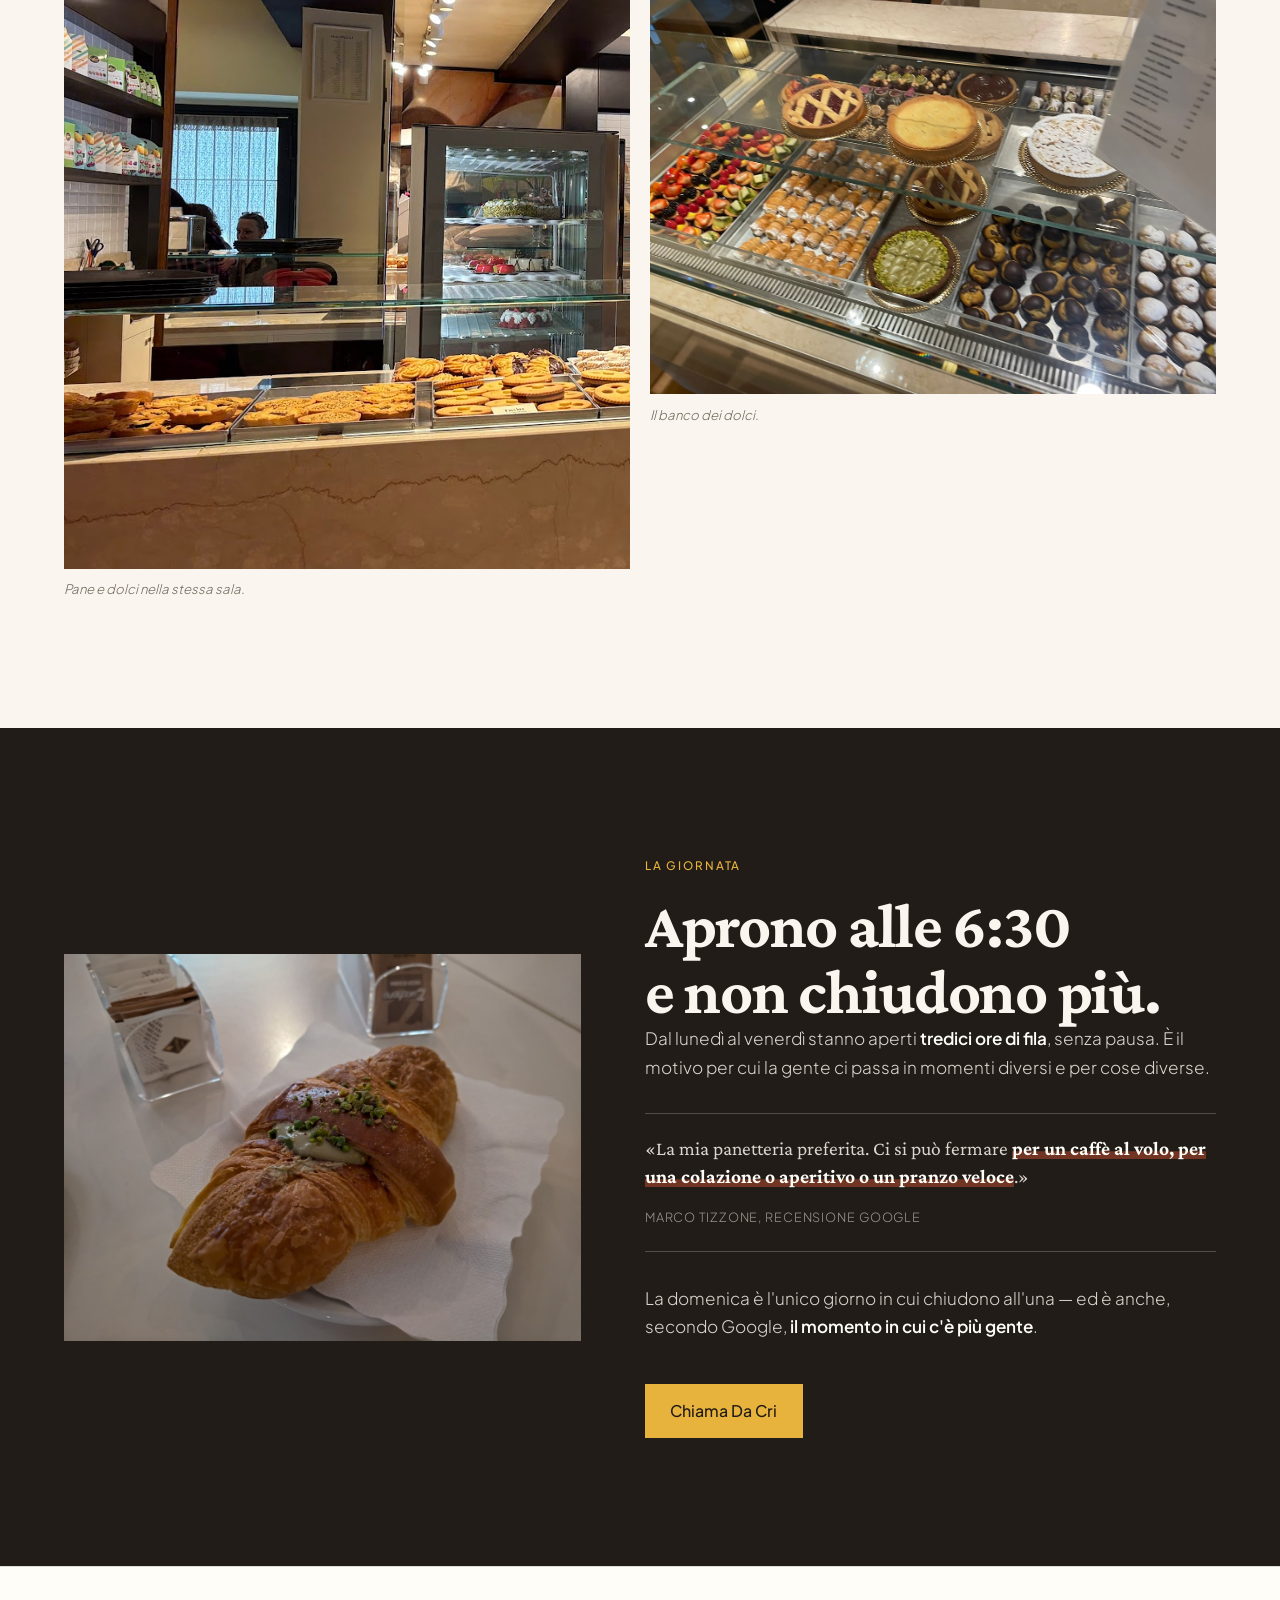
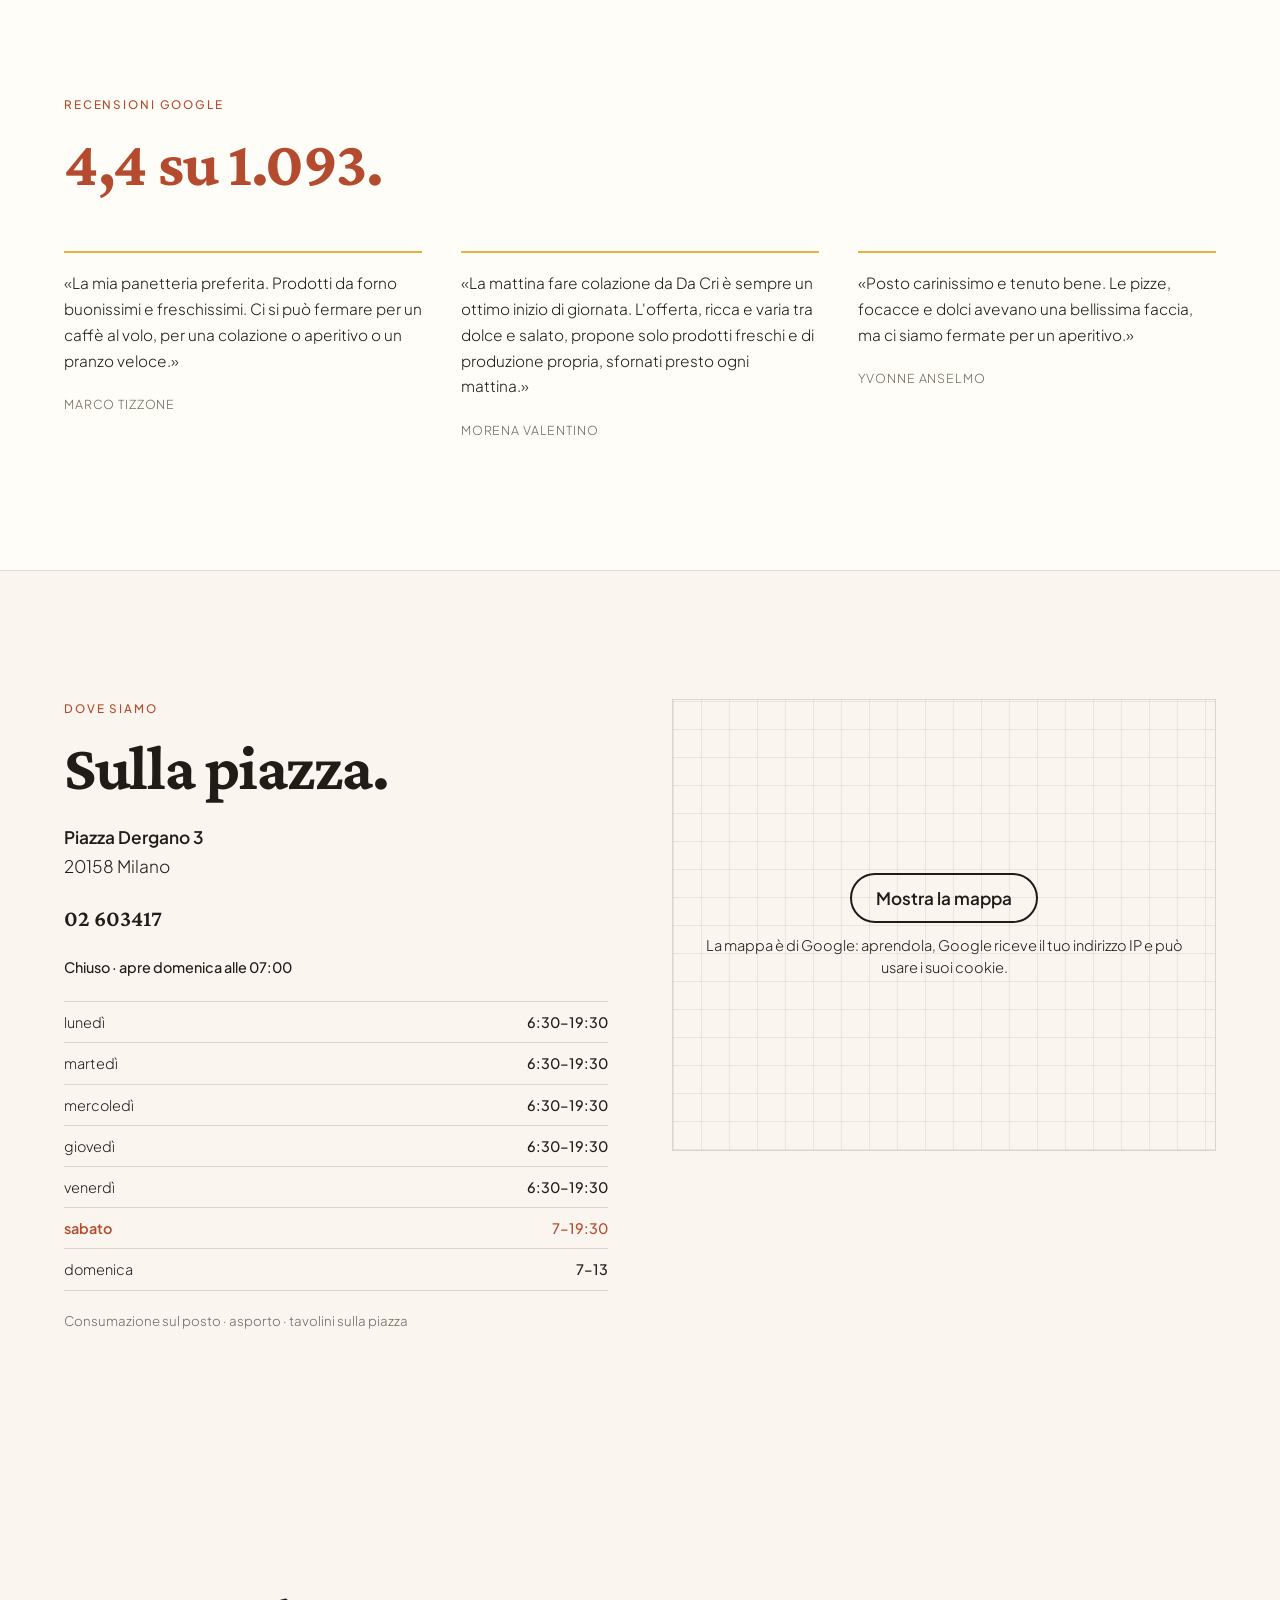
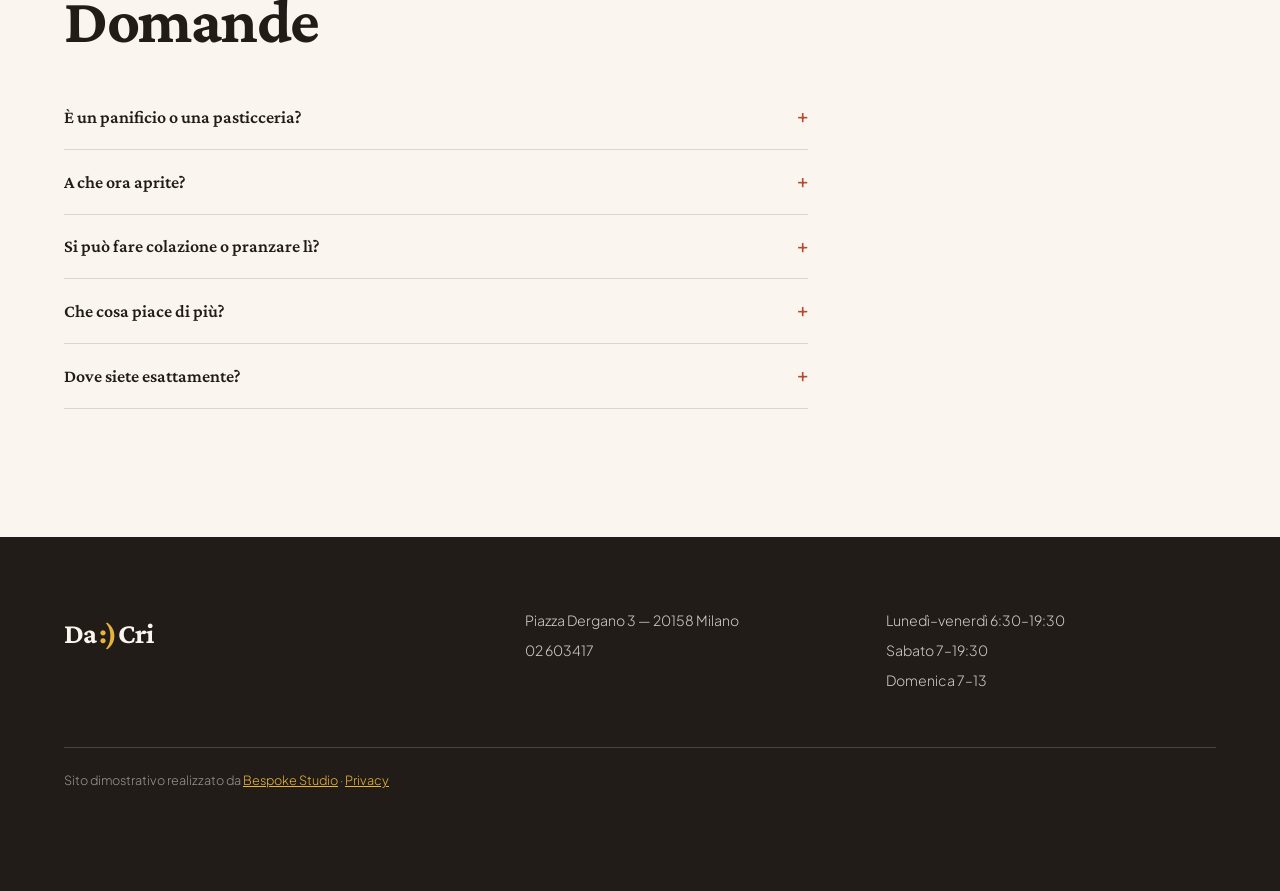
==== commit 53d5c2f5: "Privacy e pulizia: caratteri sul sito, mappa al clic, informativa, noindex - caratteri copiati nel s" ====
--- a/index.html
+++ b/index.html
@@ -3,6 +3,7 @@
 <head>
 <meta charset="utf-8">
 <meta name="viewport" content="width=device-width, initial-scale=1">
+<meta name="robots" content="noindex">
 <title>Da Cri — Pane e pasticceria in Piazza Dergano, Milano</title>
 <meta name="description" content="Panificio, pasticceria e bar in Piazza Dergano 3, Milano: due vetrine accanto, aperti dalle 6:30 alle 19:30. 4,4 su 1.093 recensioni Google.">
 <link rel="canonical" href="https://rotenzark.github.io/da-cri/">
@@ -20,9 +21,7 @@
 <link rel="icon" href="img/favicon.svg" type="image/svg+xml">
 <link rel="icon" href="img/favicon-32.png" sizes="32x32">
 <link rel="apple-touch-icon" href="img/apple-touch-icon.png">
-<link rel="preconnect" href="https://fonts.googleapis.com">
-<link rel="preconnect" href="https://fonts.gstatic.com" crossorigin>
-<link href="https://fonts.googleapis.com/css2?family=Crimson+Pro:ital,wght@0,400;0,600;0,700;1,400&family=Plus+Jakarta+Sans:wght@300;400;500;600&display=swap" rel="stylesheet">
+<link rel="stylesheet" href="fonts/fonts.css?v=1">
 <link rel="stylesheet" href="css/styles.css?v=1">
 <script src="https://cdn.jsdelivr.net/npm/gsap@3.12.5/dist/gsap.min.js" defer></script>
 <script src="https://cdn.jsdelivr.net/npm/gsap@3.12.5/dist/ScrollTrigger.min.js" defer></script>
@@ -44,12 +43,36 @@
     "postalCode": "20158",
     "addressCountry": "IT"
   },
-  "geo": { "@type": "GeoCoordinates", "latitude": 45.5028972, "longitude": 9.1764439 },
-  "aggregateRating": { "@type": "AggregateRating", "ratingValue": "4.4", "reviewCount": "1093" },
+  "geo": {
+    "@type": "GeoCoordinates",
+    "latitude": 45.5028972,
+    "longitude": 9.1764439
+  },
   "openingHoursSpecification": [
-    { "@type": "OpeningHoursSpecification", "dayOfWeek": ["Monday","Tuesday","Wednesday","Thursday","Friday"], "opens": "06:30", "closes": "19:30" },
-    { "@type": "OpeningHoursSpecification", "dayOfWeek": "Saturday", "opens": "07:00", "closes": "19:30" },
-    { "@type": "OpeningHoursSpecification", "dayOfWeek": "Sunday", "opens": "07:00", "closes": "13:00" }
+    {
+      "@type": "OpeningHoursSpecification",
+      "dayOfWeek": [
+        "Monday",
+        "Tuesday",
+        "Wednesday",
+        "Thursday",
+        "Friday"
+      ],
+      "opens": "06:30",
+      "closes": "19:30"
+    },
+    {
+      "@type": "OpeningHoursSpecification",
+      "dayOfWeek": "Saturday",
+      "opens": "07:00",
+      "closes": "19:30"
+    },
+    {
+      "@type": "OpeningHoursSpecification",
+      "dayOfWeek": "Sunday",
+      "opens": "07:00",
+      "closes": "13:00"
+    }
   ]
 }
 </script>
@@ -237,11 +260,11 @@
       <p class="dove-serv" data-i18n="dove.serv">Consumazione sul posto · asporto · tavolini sulla piazza</p>
     </div>
     <div class="dove-map reveal">
-      <iframe
+      <div class="mappa-clic" data-mappa-clic style="--mappa-h: 450px"><template><iframe
         title="Mappa: Da Cri, Piazza Dergano 3, Milano"
         data-i18n-title="dove.maptitle"
         src="https://www.google.com/maps?q=Da+Cri,+Piazza+Dergano+3,+20158+Milano&output=embed"
-        width="600" height="450" style="border:0" allowfullscreen="" referrerpolicy="no-referrer-when-downgrade"></iframe>
+        width="600" height="450" style="border:0" allowfullscreen="" referrerpolicy="no-referrer-when-downgrade"></iframe></template><div class="mappa-clic__velo"><a class="mappa-clic__btn" href="https://www.google.com/maps/search/?api=1&amp;query=Da%20Cri%2C%20Piazza%20Dergano%203%2C%2020158%20Milano" target="_blank" rel="noopener">Mostra la mappa</a><p class="mappa-clic__nota">La mappa è di Google: aprendola, Google riceve il tuo indirizzo IP e può usare i suoi cookie.</p></div></div>
     </div>
   </div>
 </section>
@@ -275,7 +298,7 @@
   </div>
   <p class="foot-credit">
     <span data-i18n="foot.demo">Sito dimostrativo realizzato da</span>
-    <a href="https://bespokestud.io" target="_blank" rel="noopener">Bespoke Studio</a>
+    <a href="https://bespokestud.io" target="_blank" rel="noopener">Bespoke Studio</a> · <a href="privacy.html">Privacy</a>
   </p>
 </footer>
 
@@ -289,5 +312,6 @@
   <img id="lightboxImg" src="" alt="">
 </div>
 
+<script src="js/mappa-clic.js?v=1" defer></script>
 </body>
 </html>
--- a/fonts/fonts.css
+++ b/fonts/fonts.css
@@ -0,0 +1,253 @@
+/* Caratteri ospitati sul sito: nessuna richiesta a Google Fonts o Fontshare (giro privacy 1/10/2026). Licenze in LICENSE.txt. */
+/* vietnamese */
+@font-face {
+  font-family: 'Crimson Pro';
+  font-style: italic;
+  font-weight: 400;
+  font-display: swap;
+  src: url(crimsonpro-v28-q5uSsoa5M_tv7IihmnkabAReu49Y_Bo-HVKMBi6Ue6szfNGIyQ.woff2) format('woff2');
+  unicode-range: U+0102-0103, U+0110-0111, U+0128-0129, U+0168-0169, U+01A0-01A1, U+01AF-01B0, U+0300-0301, U+0303-0304, U+0308-0309, U+0323, U+0329, U+1EA0-1EF9, U+20AB;
+}
+/* latin-ext */
+@font-face {
+  font-family: 'Crimson Pro';
+  font-style: italic;
+  font-weight: 400;
+  font-display: swap;
+  src: url(crimsonpro-v28-q5uSsoa5M_tv7IihmnkabAReu49Y_Bo-HVKMBi6Ue6syfNGIyQ.woff2) format('woff2');
+  unicode-range: U+0100-02BA, U+02BD-02C5, U+02C7-02CC, U+02CE-02D7, U+02DD-02FF, U+0304, U+0308, U+0329, U+1D00-1DBF, U+1E00-1E9F, U+1EF2-1EFF, U+2020, U+20A0-20AB, U+20AD-20C0, U+2113, U+2C60-2C7F, U+A720-A7FF;
+}
+/* latin */
+@font-face {
+  font-family: 'Crimson Pro';
+  font-style: italic;
+  font-weight: 400;
+  font-display: swap;
+  src: url(crimsonpro-v28-q5uSsoa5M_tv7IihmnkabAReu49Y_Bo-HVKMBi6Ue6s8fNE.woff2) format('woff2');
+  unicode-range: U+0000-00FF, U+0131, U+0152-0153, U+02BB-02BC, U+02C6, U+02DA, U+02DC, U+0304, U+0308, U+0329, U+2000-206F, U+20AC, U+2122, U+2191, U+2193, U+2212, U+2215, U+FEFF, U+FFFD;
+}
+/* vietnamese */
+@font-face {
+  font-family: 'Crimson Pro';
+  font-style: normal;
+  font-weight: 400;
+  font-display: swap;
+  src: url(crimsonpro-v28-q5uDsoa5M_tv7IihmnkabARUoYFoCQ.woff2) format('woff2');
+  unicode-range: U+0102-0103, U+0110-0111, U+0128-0129, U+0168-0169, U+01A0-01A1, U+01AF-01B0, U+0300-0301, U+0303-0304, U+0308-0309, U+0323, U+0329, U+1EA0-1EF9, U+20AB;
+}
+/* latin-ext */
+@font-face {
+  font-family: 'Crimson Pro';
+  font-style: normal;
+  font-weight: 400;
+  font-display: swap;
+  src: url(crimsonpro-v28-q5uDsoa5M_tv7IihmnkabARVoYFoCQ.woff2) format('woff2');
+  unicode-range: U+0100-02BA, U+02BD-02C5, U+02C7-02CC, U+02CE-02D7, U+02DD-02FF, U+0304, U+0308, U+0329, U+1D00-1DBF, U+1E00-1E9F, U+1EF2-1EFF, U+2020, U+20A0-20AB, U+20AD-20C0, U+2113, U+2C60-2C7F, U+A720-A7FF;
+}
+/* latin */
+@font-face {
+  font-family: 'Crimson Pro';
+  font-style: normal;
+  font-weight: 400;
+  font-display: swap;
+  src: url(crimsonpro-v28-q5uDsoa5M_tv7IihmnkabARboYE.woff2) format('woff2');
+  unicode-range: U+0000-00FF, U+0131, U+0152-0153, U+02BB-02BC, U+02C6, U+02DA, U+02DC, U+0304, U+0308, U+0329, U+2000-206F, U+20AC, U+2122, U+2191, U+2193, U+2212, U+2215, U+FEFF, U+FFFD;
+}
+/* vietnamese */
+@font-face {
+  font-family: 'Crimson Pro';
+  font-style: normal;
+  font-weight: 600;
+  font-display: swap;
+  src: url(crimsonpro-v28-q5uDsoa5M_tv7IihmnkabARUoYFoCQ.woff2) format('woff2');
+  unicode-range: U+0102-0103, U+0110-0111, U+0128-0129, U+0168-0169, U+01A0-01A1, U+01AF-01B0, U+0300-0301, U+0303-0304, U+0308-0309, U+0323, U+0329, U+1EA0-1EF9, U+20AB;
+}
+/* latin-ext */
+@font-face {
+  font-family: 'Crimson Pro';
+  font-style: normal;
+  font-weight: 600;
+  font-display: swap;
+  src: url(crimsonpro-v28-q5uDsoa5M_tv7IihmnkabARVoYFoCQ.woff2) format('woff2');
+  unicode-range: U+0100-02BA, U+02BD-02C5, U+02C7-02CC, U+02CE-02D7, U+02DD-02FF, U+0304, U+0308, U+0329, U+1D00-1DBF, U+1E00-1E9F, U+1EF2-1EFF, U+2020, U+20A0-20AB, U+20AD-20C0, U+2113, U+2C60-2C7F, U+A720-A7FF;
+}
+/* latin */
+@font-face {
+  font-family: 'Crimson Pro';
+  font-style: normal;
+  font-weight: 600;
+  font-display: swap;
+  src: url(crimsonpro-v28-q5uDsoa5M_tv7IihmnkabARboYE.woff2) format('woff2');
+  unicode-range: U+0000-00FF, U+0131, U+0152-0153, U+02BB-02BC, U+02C6, U+02DA, U+02DC, U+0304, U+0308, U+0329, U+2000-206F, U+20AC, U+2122, U+2191, U+2193, U+2212, U+2215, U+FEFF, U+FFFD;
+}
+/* vietnamese */
+@font-face {
+  font-family: 'Crimson Pro';
+  font-style: normal;
+  font-weight: 700;
+  font-display: swap;
+  src: url(crimsonpro-v28-q5uDsoa5M_tv7IihmnkabARUoYFoCQ.woff2) format('woff2');
+  unicode-range: U+0102-0103, U+0110-0111, U+0128-0129, U+0168-0169, U+01A0-01A1, U+01AF-01B0, U+0300-0301, U+0303-0304, U+0308-0309, U+0323, U+0329, U+1EA0-1EF9, U+20AB;
+}
+/* latin-ext */
+@font-face {
+  font-family: 'Crimson Pro';
+  font-style: normal;
+  font-weight: 700;
+  font-display: swap;
+  src: url(crimsonpro-v28-q5uDsoa5M_tv7IihmnkabARVoYFoCQ.woff2) format('woff2');
+  unicode-range: U+0100-02BA, U+02BD-02C5, U+02C7-02CC, U+02CE-02D7, U+02DD-02FF, U+0304, U+0308, U+0329, U+1D00-1DBF, U+1E00-1E9F, U+1EF2-1EFF, U+2020, U+20A0-20AB, U+20AD-20C0, U+2113, U+2C60-2C7F, U+A720-A7FF;
+}
+/* latin */
+@font-face {
+  font-family: 'Crimson Pro';
+  font-style: normal;
+  font-weight: 700;
+  font-display: swap;
+  src: url(crimsonpro-v28-q5uDsoa5M_tv7IihmnkabARboYE.woff2) format('woff2');
+  unicode-range: U+0000-00FF, U+0131, U+0152-0153, U+02BB-02BC, U+02C6, U+02DA, U+02DC, U+0304, U+0308, U+0329, U+2000-206F, U+20AC, U+2122, U+2191, U+2193, U+2212, U+2215, U+FEFF, U+FFFD;
+}
+/* cyrillic-ext */
+@font-face {
+  font-family: 'Plus Jakarta Sans';
+  font-style: normal;
+  font-weight: 300;
+  font-display: swap;
+  src: url(plusjakartasans-v12-LDIoaomQNQcsA88c7O9yZ4KMCoOg4Ko70yyygA.woff2) format('woff2');
+  unicode-range: U+0460-052F, U+1C80-1C8A, U+20B4, U+2DE0-2DFF, U+A640-A69F, U+FE2E-FE2F;
+}
+/* vietnamese */
+@font-face {
+  font-family: 'Plus Jakarta Sans';
+  font-style: normal;
+  font-weight: 300;
+  font-display: swap;
+  src: url(plusjakartasans-v12-LDIoaomQNQcsA88c7O9yZ4KMCoOg4Ko50yyygA.woff2) format('woff2');
+  unicode-range: U+0102-0103, U+0110-0111, U+0128-0129, U+0168-0169, U+01A0-01A1, U+01AF-01B0, U+0300-0301, U+0303-0304, U+0308-0309, U+0323, U+0329, U+1EA0-1EF9, U+20AB;
+}
+/* latin-ext */
+@font-face {
+  font-family: 'Plus Jakarta Sans';
+  font-style: normal;
+  font-weight: 300;
+  font-display: swap;
+  src: url(plusjakartasans-v12-LDIoaomQNQcsA88c7O9yZ4KMCoOg4Ko40yyygA.woff2) format('woff2');
+  unicode-range: U+0100-02BA, U+02BD-02C5, U+02C7-02CC, U+02CE-02D7, U+02DD-02FF, U+0304, U+0308, U+0329, U+1D00-1DBF, U+1E00-1E9F, U+1EF2-1EFF, U+2020, U+20A0-20AB, U+20AD-20C0, U+2113, U+2C60-2C7F, U+A720-A7FF;
+}
+/* latin */
+@font-face {
+  font-family: 'Plus Jakarta Sans';
+  font-style: normal;
+  font-weight: 300;
+  font-display: swap;
+  src: url(plusjakartasans-v12-LDIoaomQNQcsA88c7O9yZ4KMCoOg4Ko20yw.woff2) format('woff2');
+  unicode-range: U+0000-00FF, U+0131, U+0152-0153, U+02BB-02BC, U+02C6, U+02DA, U+02DC, U+0304, U+0308, U+0329, U+2000-206F, U+20AC, U+2122, U+2191, U+2193, U+2212, U+2215, U+FEFF, U+FFFD;
+}
+/* cyrillic-ext */
+@font-face {
+  font-family: 'Plus Jakarta Sans';
+  font-style: normal;
+  font-weight: 400;
+  font-display: swap;
+  src: url(plusjakartasans-v12-LDIoaomQNQcsA88c7O9yZ4KMCoOg4Ko70yyygA.woff2) format('woff2');
+  unicode-range: U+0460-052F, U+1C80-1C8A, U+20B4, U+2DE0-2DFF, U+A640-A69F, U+FE2E-FE2F;
+}
+/* vietnamese */
+@font-face {
+  font-family: 'Plus Jakarta Sans';
+  font-style: normal;
+  font-weight: 400;
+  font-display: swap;
+  src: url(plusjakartasans-v12-LDIoaomQNQcsA88c7O9yZ4KMCoOg4Ko50yyygA.woff2) format('woff2');
+  unicode-range: U+0102-0103, U+0110-0111, U+0128-0129, U+0168-0169, U+01A0-01A1, U+01AF-01B0, U+0300-0301, U+0303-0304, U+0308-0309, U+0323, U+0329, U+1EA0-1EF9, U+20AB;
+}
+/* latin-ext */
+@font-face {
+  font-family: 'Plus Jakarta Sans';
+  font-style: normal;
+  font-weight: 400;
+  font-display: swap;
+  src: url(plusjakartasans-v12-LDIoaomQNQcsA88c7O9yZ4KMCoOg4Ko40yyygA.woff2) format('woff2');
+  unicode-range: U+0100-02BA, U+02BD-02C5, U+02C7-02CC, U+02CE-02D7, U+02DD-02FF, U+0304, U+0308, U+0329, U+1D00-1DBF, U+1E00-1E9F, U+1EF2-1EFF, U+2020, U+20A0-20AB, U+20AD-20C0, U+2113, U+2C60-2C7F, U+A720-A7FF;
+}
+/* latin */
+@font-face {
+  font-family: 'Plus Jakarta Sans';
+  font-style: normal;
+  font-weight: 400;
+  font-display: swap;
+  src: url(plusjakartasans-v12-LDIoaomQNQcsA88c7O9yZ4KMCoOg4Ko20yw.woff2) format('woff2');
+  unicode-range: U+0000-00FF, U+0131, U+0152-0153, U+02BB-02BC, U+02C6, U+02DA, U+02DC, U+0304, U+0308, U+0329, U+2000-206F, U+20AC, U+2122, U+2191, U+2193, U+2212, U+2215, U+FEFF, U+FFFD;
+}
+/* cyrillic-ext */
+@font-face {
+  font-family: 'Plus Jakarta Sans';
+  font-style: normal;
+  font-weight: 500;
+  font-display: swap;
+  src: url(plusjakartasans-v12-LDIoaomQNQcsA88c7O9yZ4KMCoOg4Ko70yyygA.woff2) format('woff2');
+  unicode-range: U+0460-052F, U+1C80-1C8A, U+20B4, U+2DE0-2DFF, U+A640-A69F, U+FE2E-FE2F;
+}
+/* vietnamese */
+@font-face {
+  font-family: 'Plus Jakarta Sans';
+  font-style: normal;
+  font-weight: 500;
+  font-display: swap;
+  src: url(plusjakartasans-v12-LDIoaomQNQcsA88c7O9yZ4KMCoOg4Ko50yyygA.woff2) format('woff2');
+  unicode-range: U+0102-0103, U+0110-0111, U+0128-0129, U+0168-0169, U+01A0-01A1, U+01AF-01B0, U+0300-0301, U+0303-0304, U+0308-0309, U+0323, U+0329, U+1EA0-1EF9, U+20AB;
+}
+/* latin-ext */
+@font-face {
+  font-family: 'Plus Jakarta Sans';
+  font-style: normal;
+  font-weight: 500;
+  font-display: swap;
+  src: url(plusjakartasans-v12-LDIoaomQNQcsA88c7O9yZ4KMCoOg4Ko40yyygA.woff2) format('woff2');
+  unicode-range: U+0100-02BA, U+02BD-02C5, U+02C7-02CC, U+02CE-02D7, U+02DD-02FF, U+0304, U+0308, U+0329, U+1D00-1DBF, U+1E00-1E9F, U+1EF2-1EFF, U+2020, U+20A0-20AB, U+20AD-20C0, U+2113, U+2C60-2C7F, U+A720-A7FF;
+}
+/* latin */
+@font-face {
+  font-family: 'Plus Jakarta Sans';
+  font-style: normal;
+  font-weight: 500;
+  font-display: swap;
+  src: url(plusjakartasans-v12-LDIoaomQNQcsA88c7O9yZ4KMCoOg4Ko20yw.woff2) format('woff2');
+  unicode-range: U+0000-00FF, U+0131, U+0152-0153, U+02BB-02BC, U+02C6, U+02DA, U+02DC, U+0304, U+0308, U+0329, U+2000-206F, U+20AC, U+2122, U+2191, U+2193, U+2212, U+2215, U+FEFF, U+FFFD;
+}
+/* cyrillic-ext */
+@font-face {
+  font-family: 'Plus Jakarta Sans';
+  font-style: normal;
+  font-weight: 600;
+  font-display: swap;
+  src: url(plusjakartasans-v12-LDIoaomQNQcsA88c7O9yZ4KMCoOg4Ko70yyygA.woff2) format('woff2');
+  unicode-range: U+0460-052F, U+1C80-1C8A, U+20B4, U+2DE0-2DFF, U+A640-A69F, U+FE2E-FE2F;
+}
+/* vietnamese */
+@font-face {
+  font-family: 'Plus Jakarta Sans';
+  font-style: normal;
+  font-weight: 600;
+  font-display: swap;
+  src: url(plusjakartasans-v12-LDIoaomQNQcsA88c7O9yZ4KMCoOg4Ko50yyygA.woff2) format('woff2');
+  unicode-range: U+0102-0103, U+0110-0111, U+0128-0129, U+0168-0169, U+01A0-01A1, U+01AF-01B0, U+0300-0301, U+0303-0304, U+0308-0309, U+0323, U+0329, U+1EA0-1EF9, U+20AB;
+}
+/* latin-ext */
+@font-face {
+  font-family: 'Plus Jakarta Sans';
+  font-style: normal;
+  font-weight: 600;
+  font-display: swap;
+  src: url(plusjakartasans-v12-LDIoaomQNQcsA88c7O9yZ4KMCoOg4Ko40yyygA.woff2) format('woff2');
+  unicode-range: U+0100-02BA, U+02BD-02C5, U+02C7-02CC, U+02CE-02D7, U+02DD-02FF, U+0304, U+0308, U+0329, U+1D00-1DBF, U+1E00-1E9F, U+1EF2-1EFF, U+2020, U+20A0-20AB, U+20AD-20C0, U+2113, U+2C60-2C7F, U+A720-A7FF;
+}
+/* latin */
+@font-face {
+  font-family: 'Plus Jakarta Sans';
+  font-style: normal;
+  font-weight: 600;
+  font-display: swap;
+  src: url(plusjakartasans-v12-LDIoaomQNQcsA88c7O9yZ4KMCoOg4Ko20yw.woff2) format('woff2');
+  unicode-range: U+0000-00FF, U+0131, U+0152-0153, U+02BB-02BC, U+02C6, U+02DA, U+02DC, U+0304, U+0308, U+0329, U+2000-206F, U+20AC, U+2122, U+2191, U+2193, U+2212, U+2215, U+FEFF, U+FFFD;
+}
--- a/css/styles.css
+++ b/css/styles.css
@@ -245,3 +245,12 @@
 #lightbox[hidden]{display:none}
 #lightboxImg{max-width:100%;max-height:88vh}
 #lightboxClose{position:absolute;top:1rem;right:1rem;background:none;border:0;color:var(--carta);font-size:1.7rem;cursor:pointer;line-height:1;padding:.5rem}
+
+/*MAPPACLIC*/
+/* la mappa Google si carica solo al clic (giro privacy 1/10/2026) */
+.mappa-clic { display: flex; align-items: center; justify-content: center; width: 100%; height: 100%; min-height: var(--mappa-h, 320px); box-sizing: border-box; padding: 24px; text-align: center; background: repeating-linear-gradient(0deg, rgba(127, 127, 127, 0.14) 0 1px, transparent 1px 28px), repeating-linear-gradient(90deg, rgba(127, 127, 127, 0.14) 0 1px, transparent 1px 28px); }
+.mappa-clic__velo { display: flex; flex-direction: column; align-items: center; gap: 12px; max-width: 32em; }
+.mappa-clic__btn { display: inline-block; padding: 0.75em 1.4em; border: 2px solid currentColor; border-radius: 999px; color: inherit; font: inherit; font-weight: 600; line-height: 1.2; text-decoration: none; background: transparent; cursor: pointer; }
+.mappa-clic__btn:hover, .mappa-clic__btn:focus-visible { text-decoration: underline; }
+.mappa-clic__nota { margin: 0; font-size: 0.85em; line-height: 1.45; }
+/*/MAPPACLIC*/
